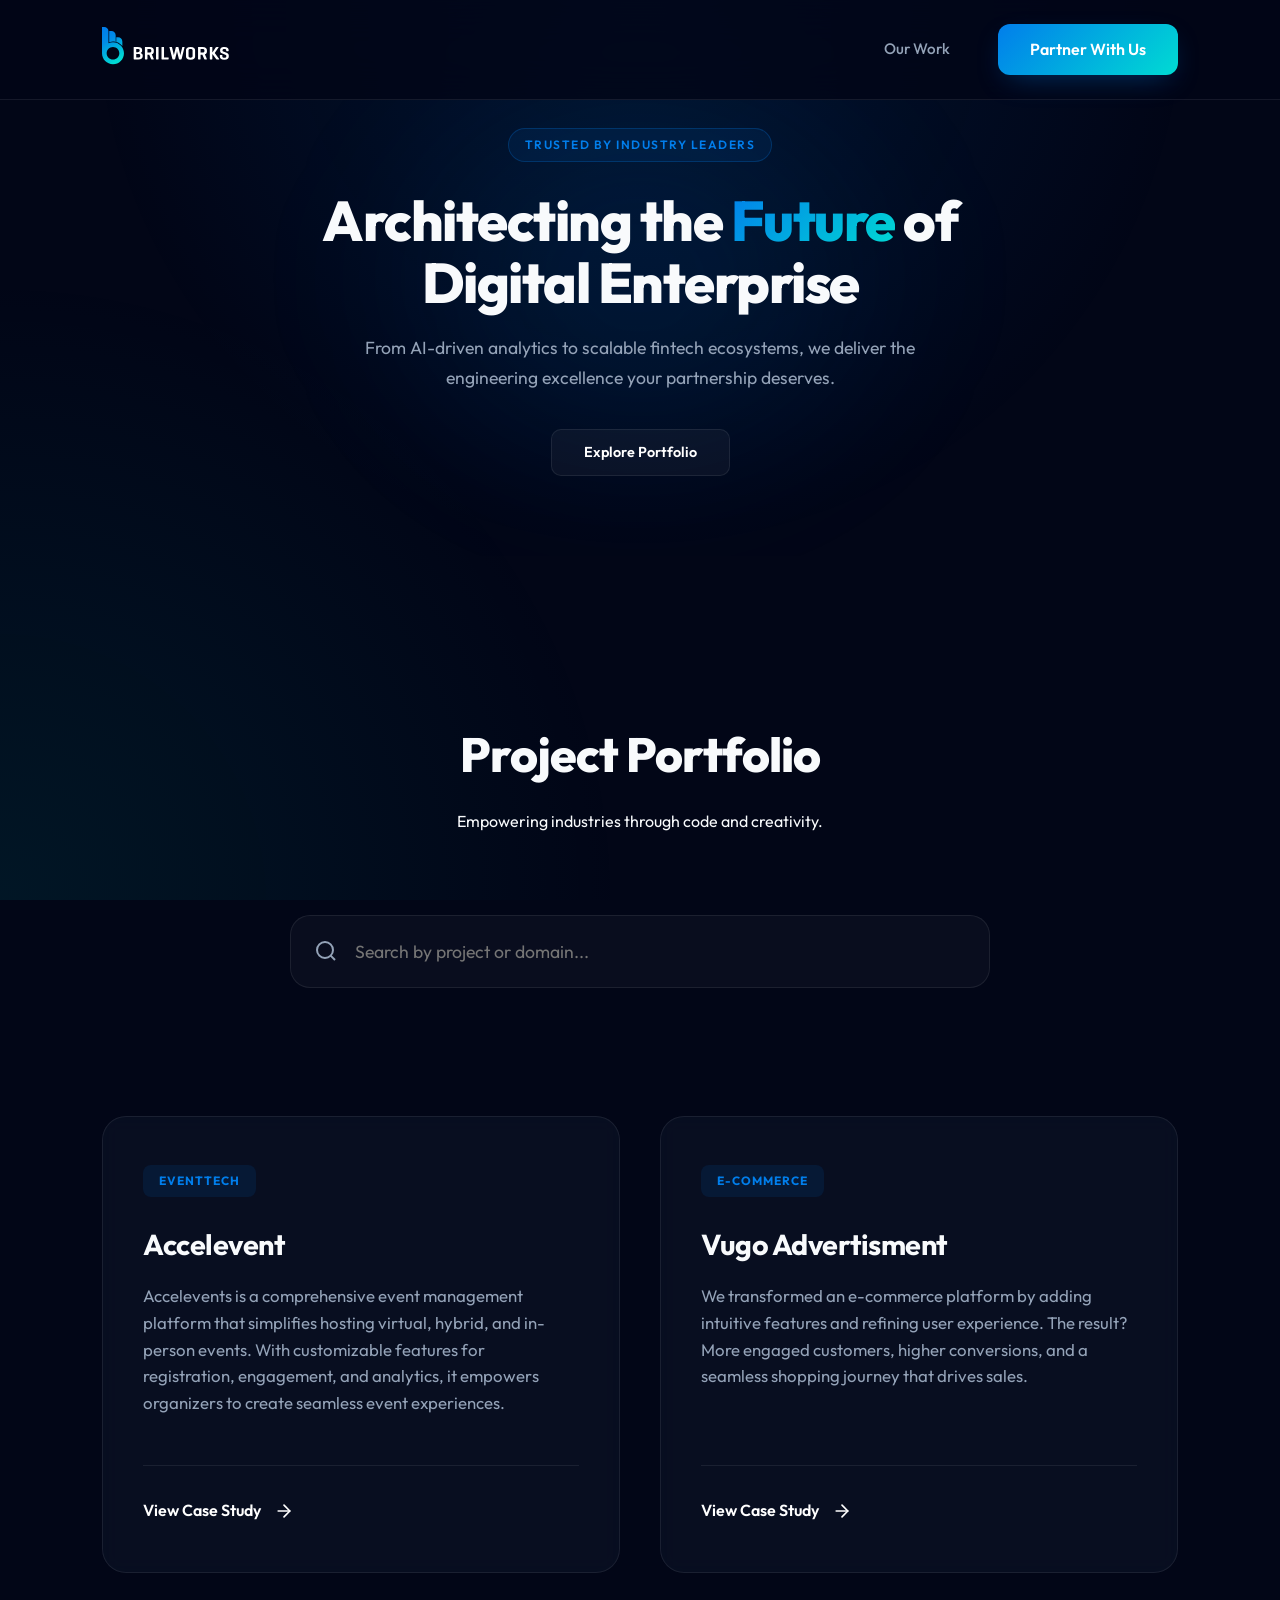
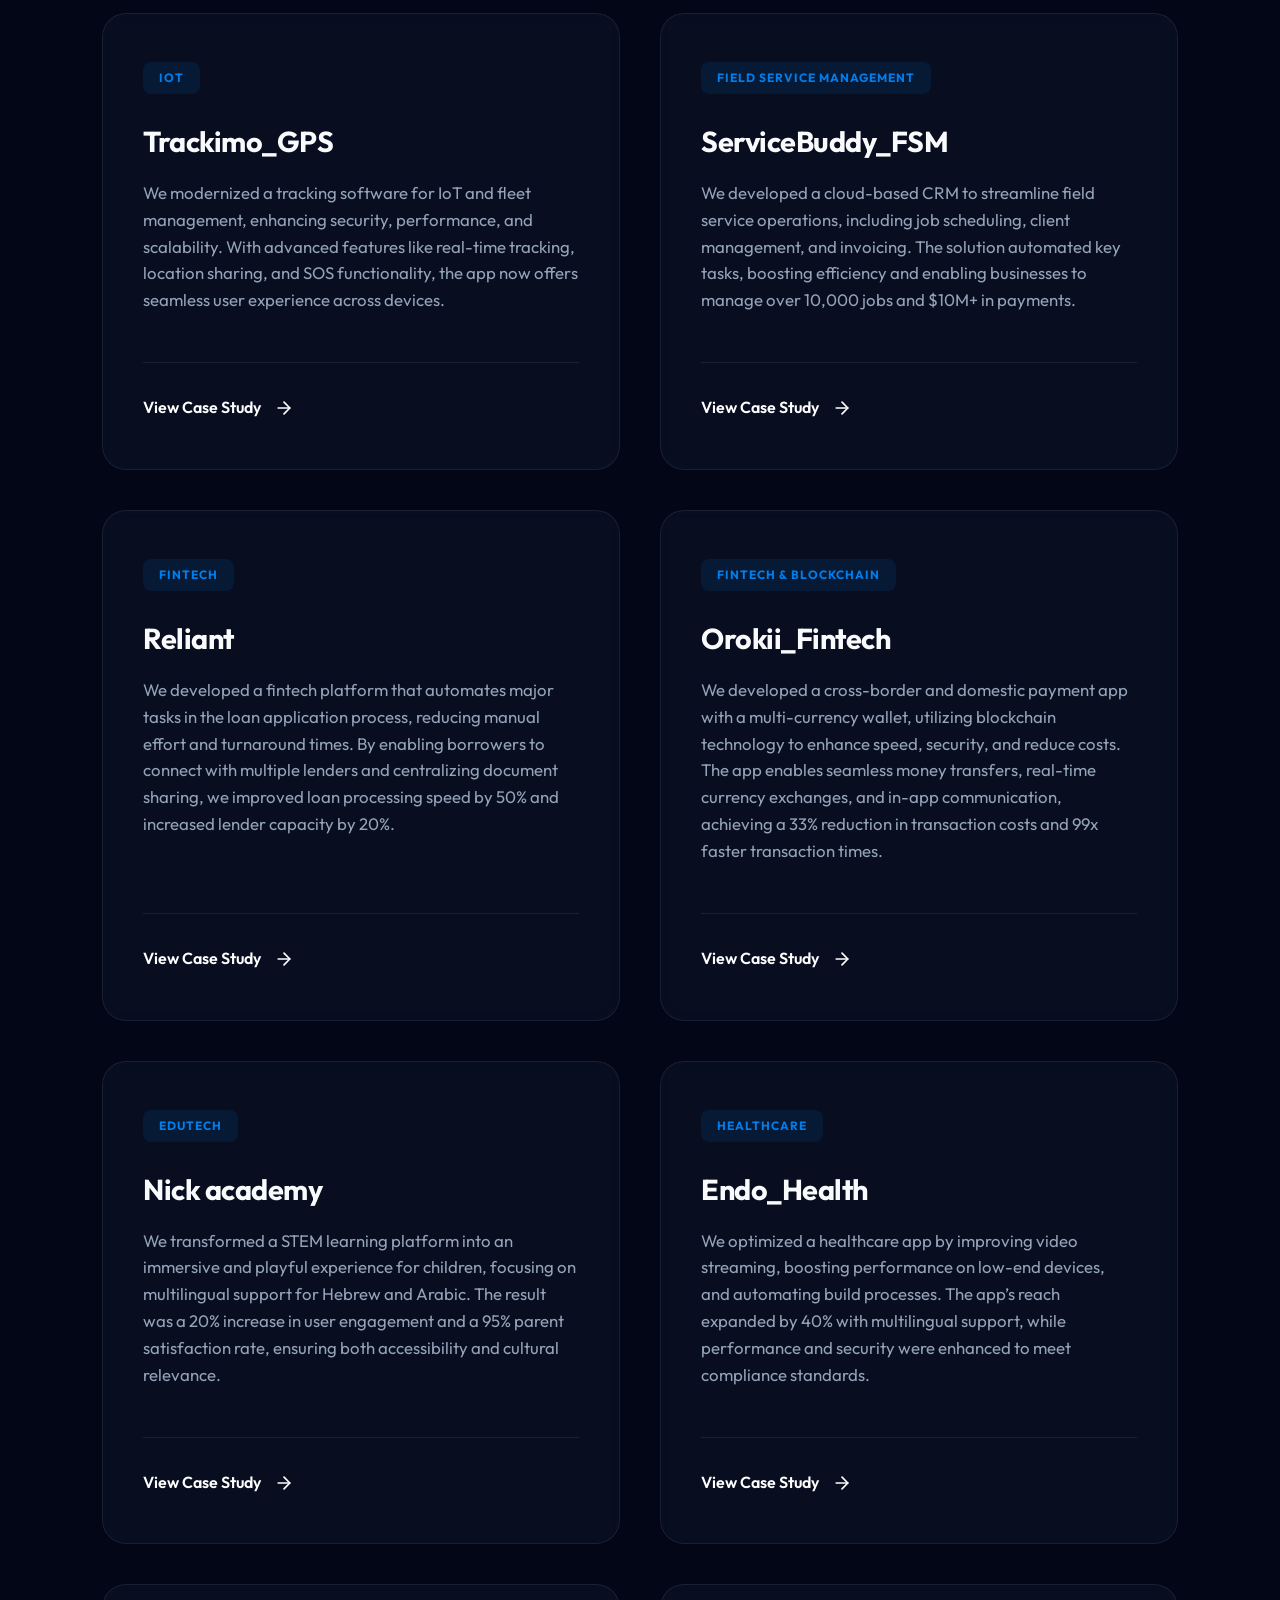
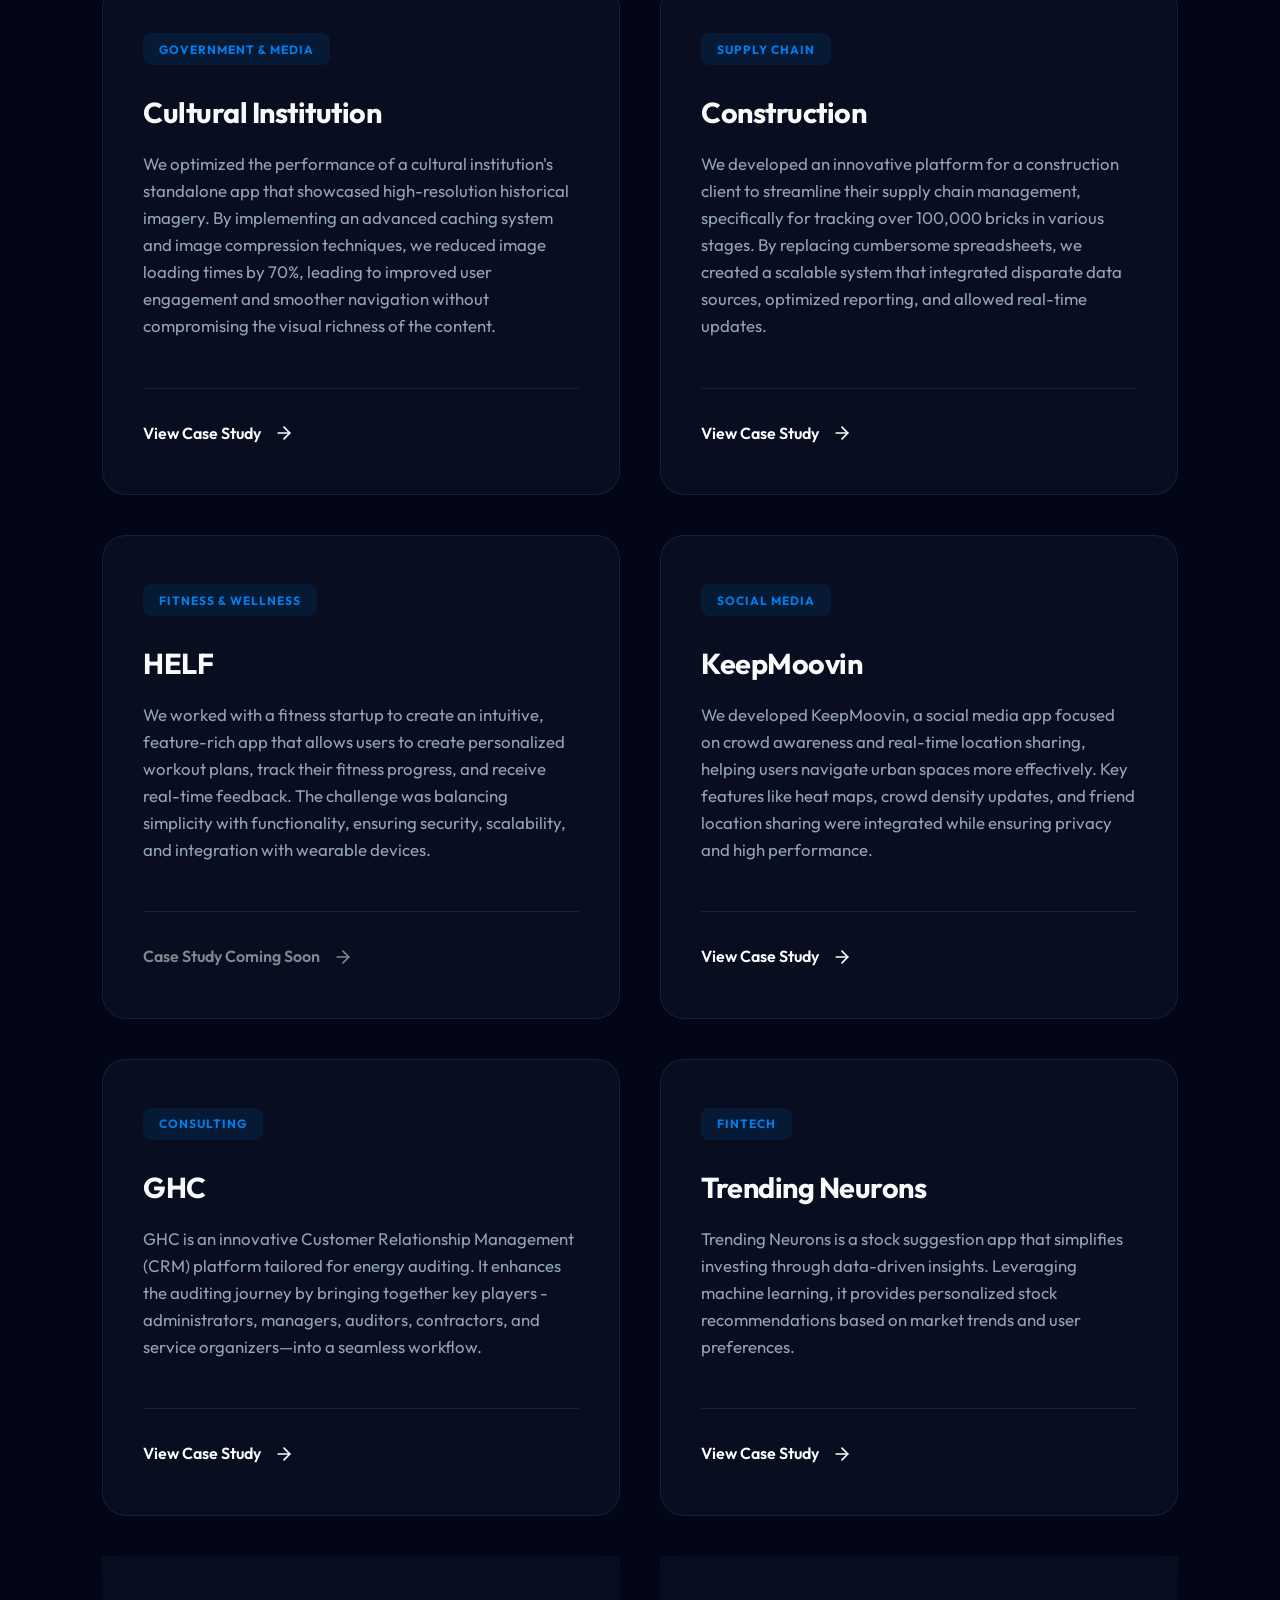
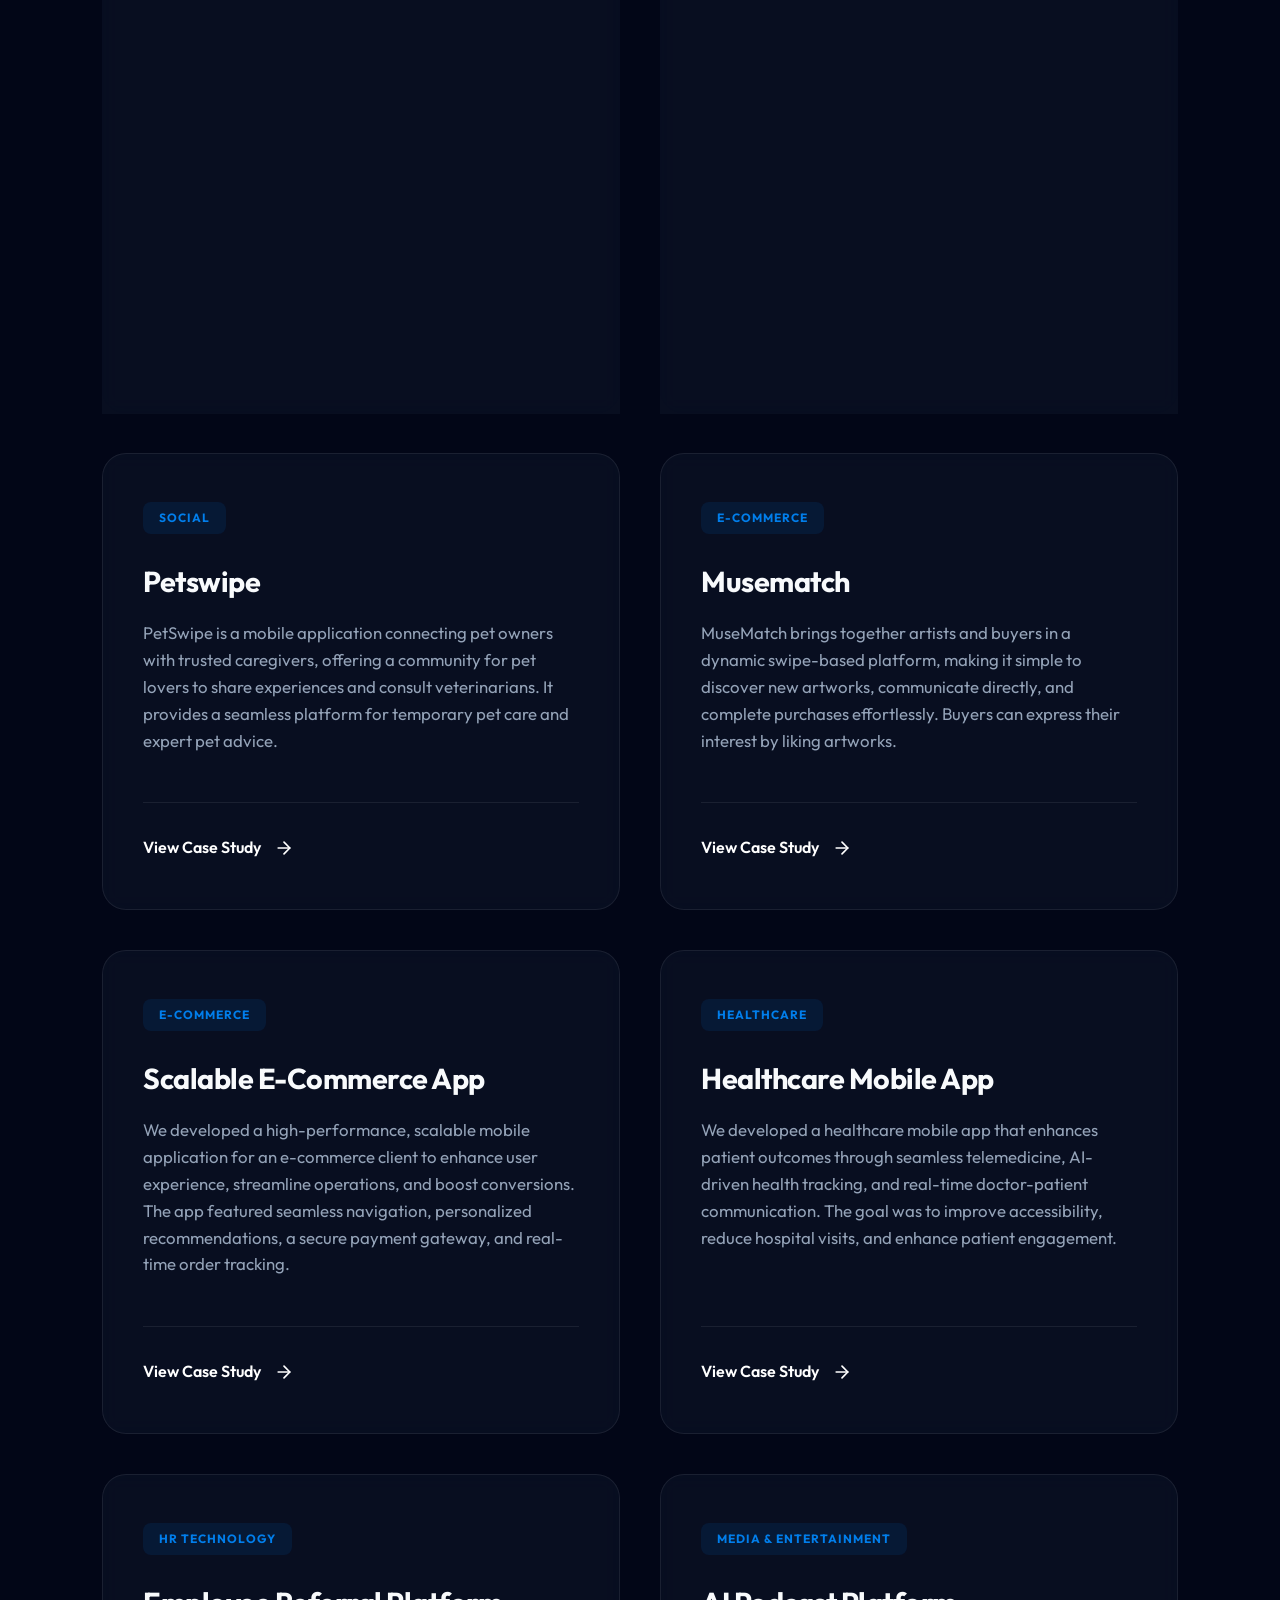
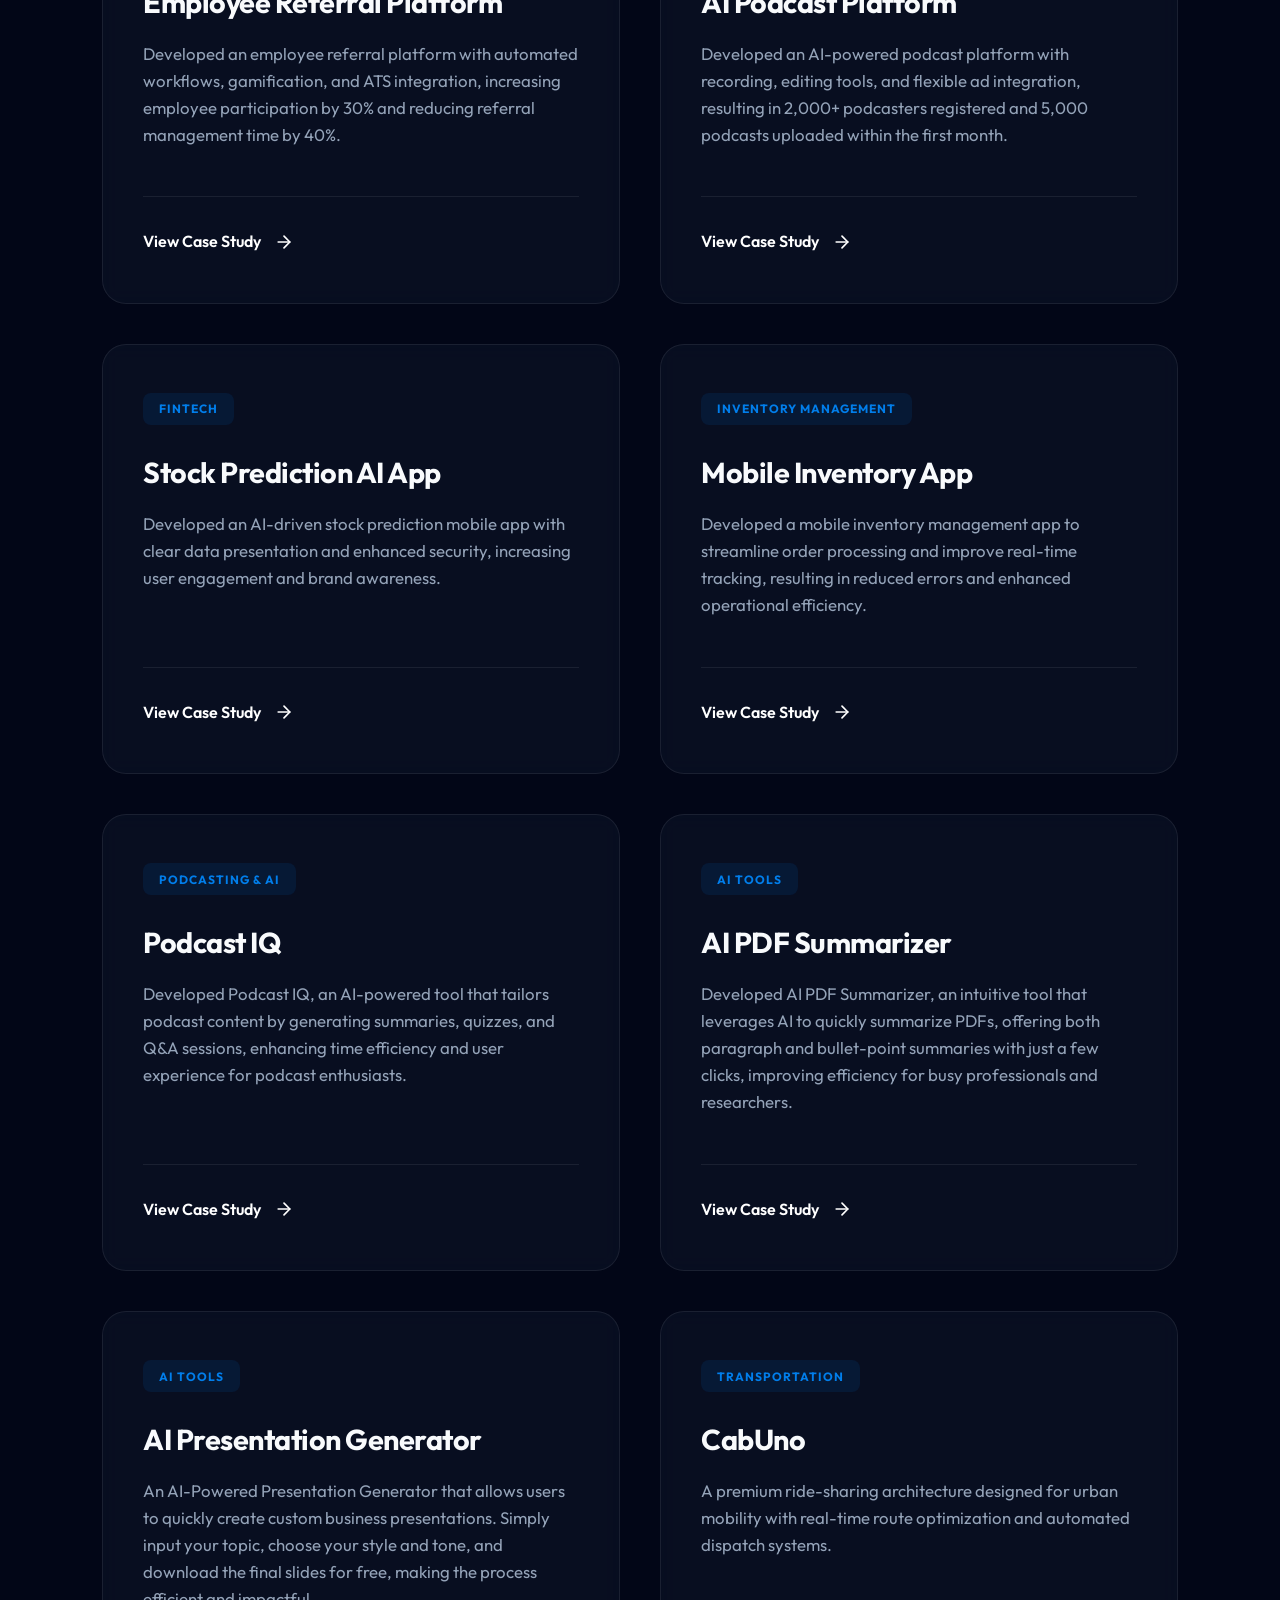
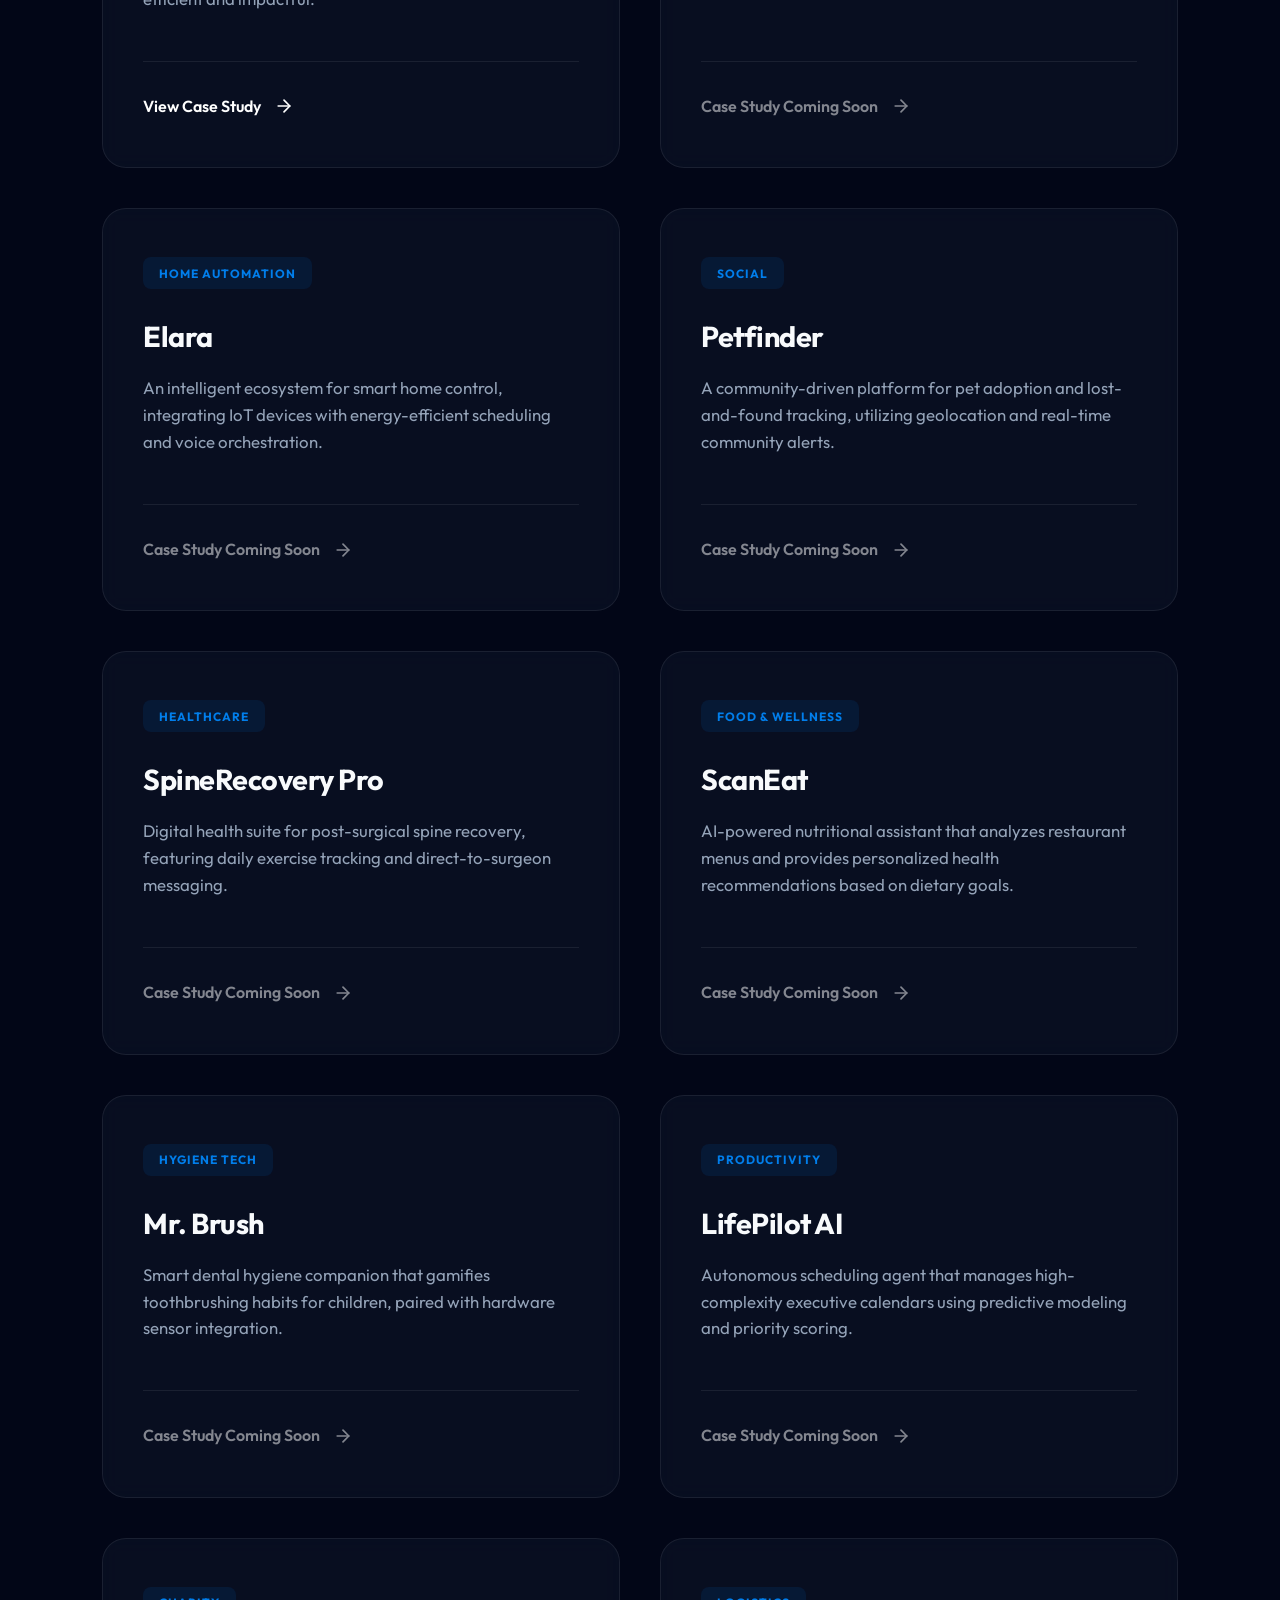
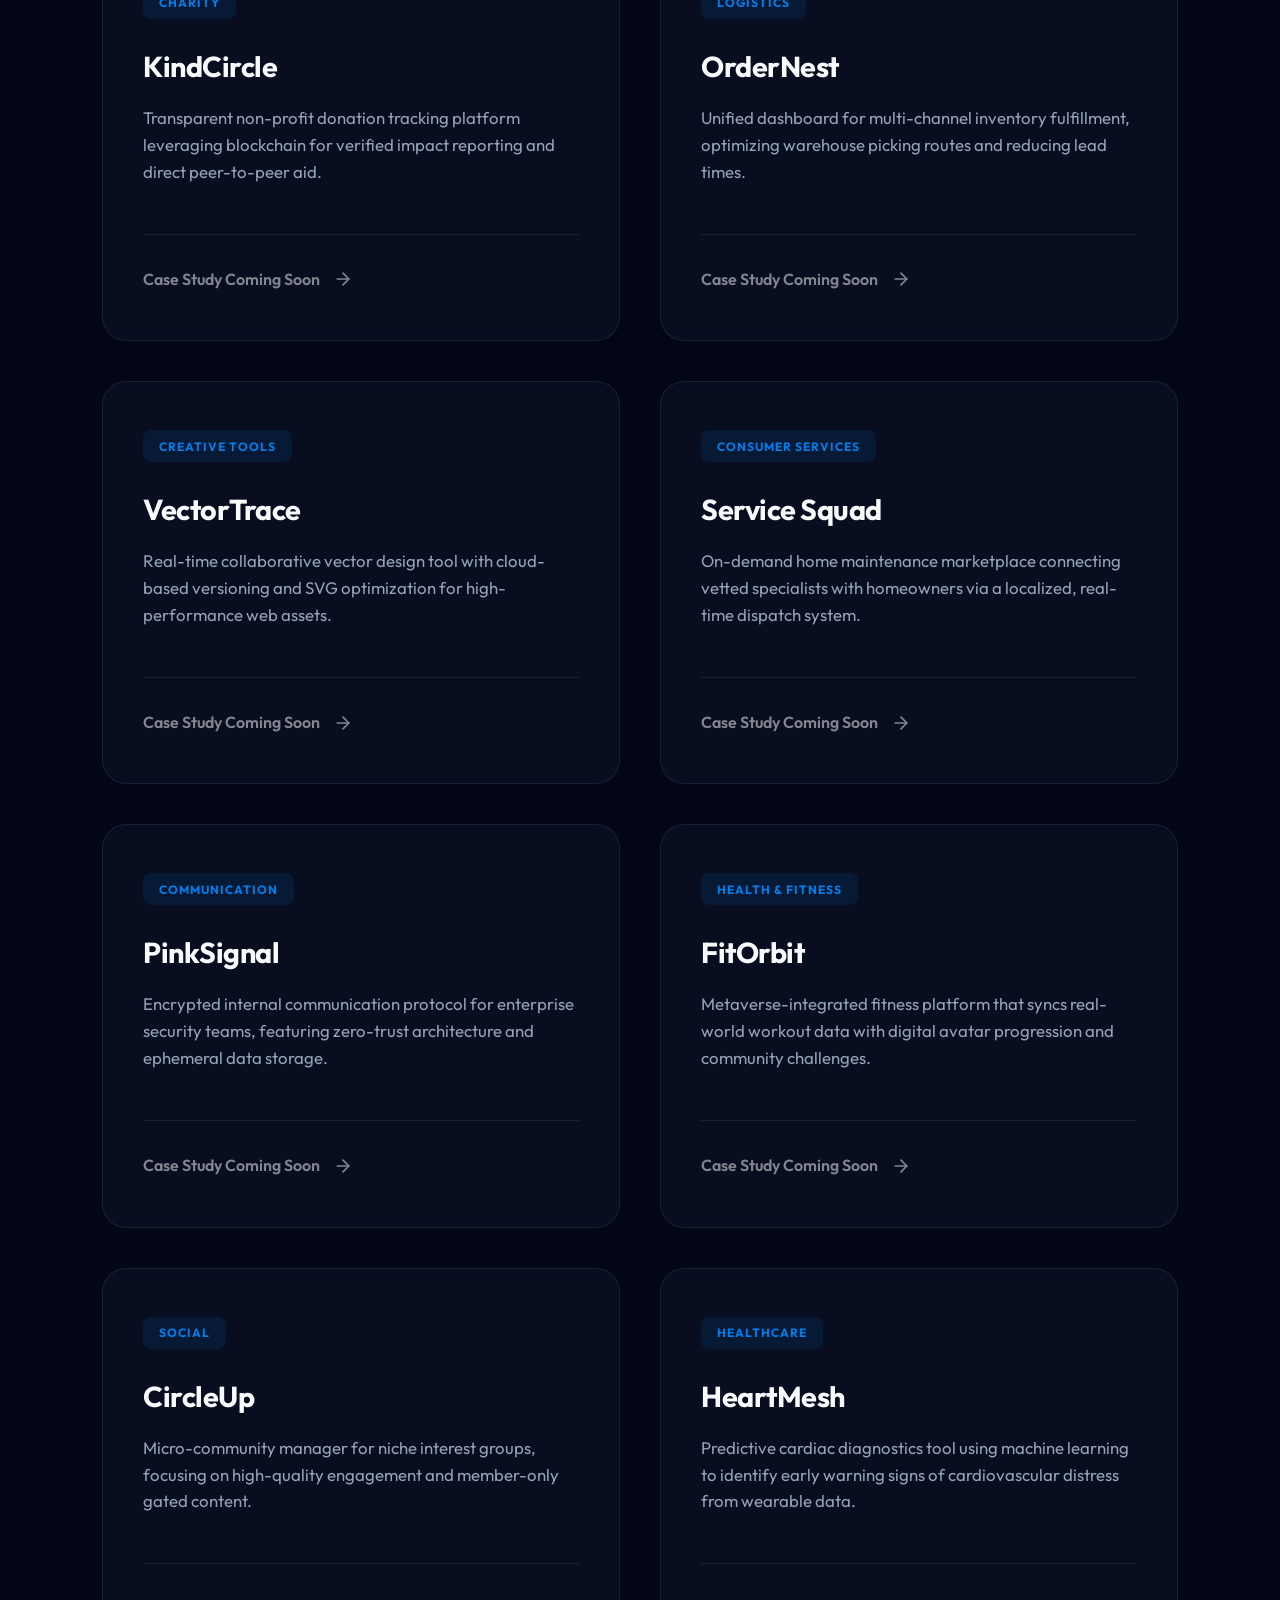
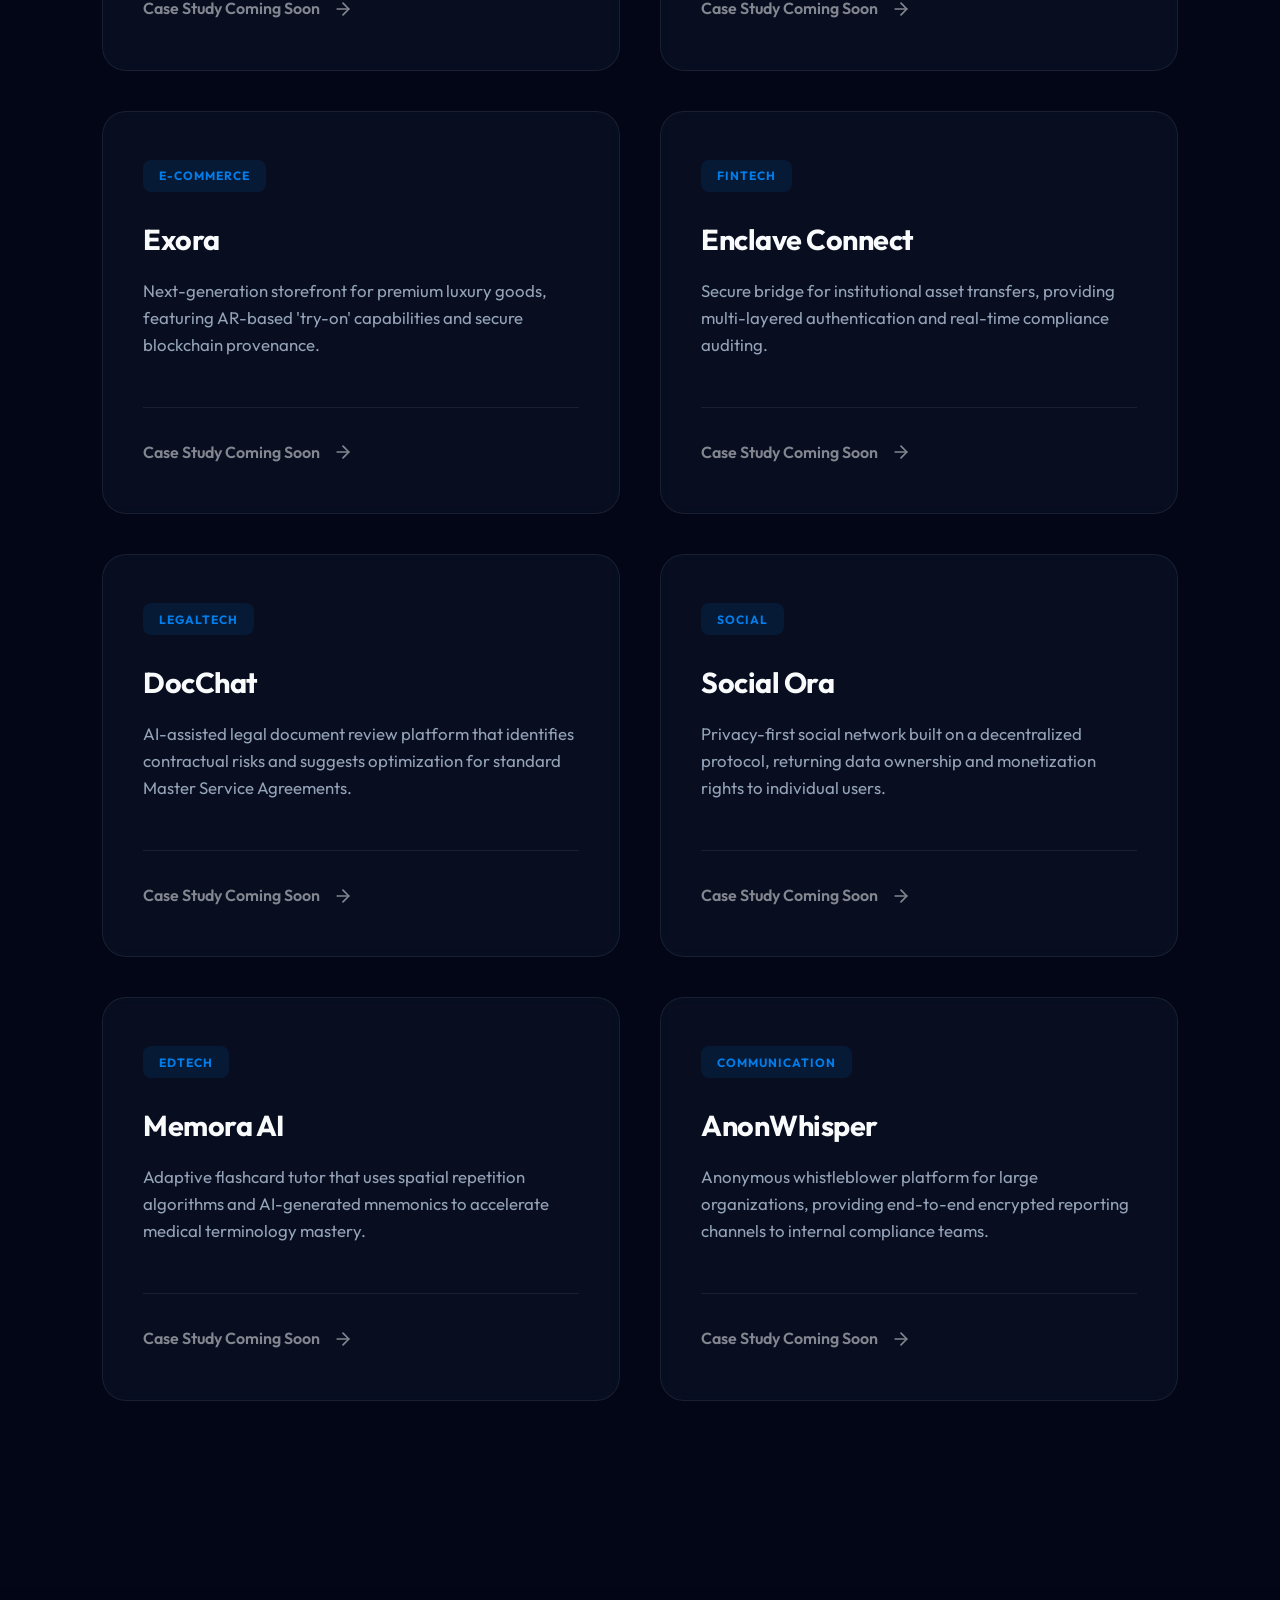
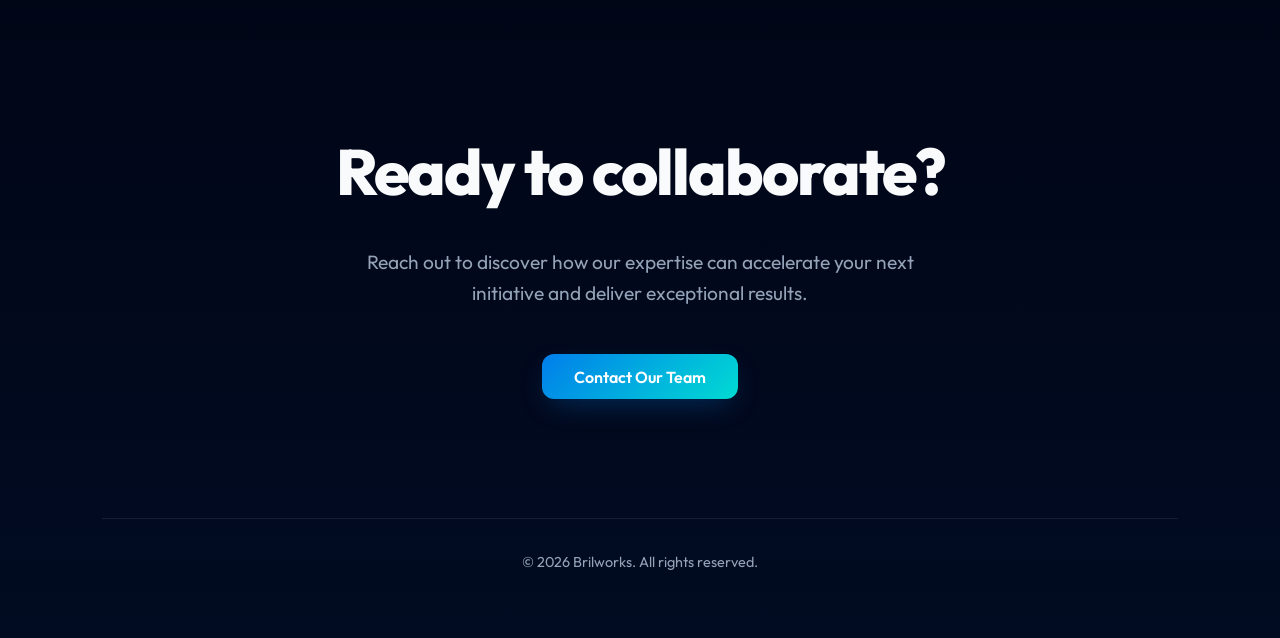
==== index.html @ 87045187 "feat: initial commit of premium partner portfolio site" ====
<!DOCTYPE html>
<html lang="en">
<head>
    <meta charset="UTF-8">
    <meta name="viewport" content="width=device-width, initial-scale=1.0">
    <title>Brilworks | Partner Portfolio</title>
    <meta name="description" content="Explore our extensive portfolio of tech projects across diverse domains. Partner with us for innovative digital solutions.">
    <link rel="stylesheet" href="css/style.css">
</head>
<body>
    <div class="bg-vignette"></div>
    <nav class="navbar">
        <div class="logo">
            <img src="logo-white.svg" alt="Brilworks" class="nav-logo">
        </div>
        <div class="nav-links">
            <a href="#portfolio" class="nav-item">Our Work</a>
            <a href="https://www.brilworks.com/contact-us/" target="_blank" class="btn-primary">Partner With Us</a>
        </div>
    </nav>

    <header class="hero">
        <div class="hero-content">
            <span class="badge">Trusted by Industry Leaders</span>
            <h1>Architecting the <span class="gradient-text">Future</span> of Digital Enterprise</h1>
            <p>From AI-driven analytics to scalable fintech ecosystems, we deliver the engineering excellence your partnership deserves.</p>
            <div class="hero-actions">
                <a href="#portfolio" class="btn-secondary">Explore Portfolio</a>
            </div>
        </div>
        <div class="hero-glow"></div>
    </header>

    <main id="portfolio" class="portfolio-section">
        <div class="section-header">
            <h2>Project Portfolio</h2>
            <p>Empowering industries through code and creativity.</p>
        </div>
        
        <div class="controls">
            <div class="search-box">
                <svg viewBox="0 0 24 24" fill="none" stroke="currentColor" stroke-width="2"><circle cx="11" cy="11" r="8"></circle><line x1="21" y1="21" x2="16.65" y2="16.65"></line></svg>
                <input type="text" id="search-input" placeholder="Search by project or domain...">
            </div>
        </div>

        <div class="grid" id="portfolio-grid">
            <!-- Project cards injected by JS -->
        </div>
    </main>

    <footer id="contact">
        <div class="footer-content">
            <h2>Ready to collaborate?</h2>
            <p>Reach out to discover how our expertise can accelerate your next initiative and deliver exceptional results.</p>
            <a href="https://www.brilworks.com/contact-us/" target="_blank" class="btn-primary btn-large">Contact Our Team</a>
        </div>
        <div class="footer-bottom">
            <p>&copy; 2026 Brilworks. All rights reserved.</p>
        </div>
    </footer>

    <script src="js/data.js"></script>
    <script src="js/script.js"></script>
</body>
</html>
---- css/style.css ----
@import url('https://fonts.googleapis.com/css2?family=Outfit:wght@300;400;500;600;700;800&display=swap');

:root {
    --bg-dark: #020617;
    --bg-card: rgba(15, 23, 42, 0.5);
    --border-color: rgba(255, 255, 255, 0.08);
    --accent: #017eeb;
    --accent-glow: rgba(1, 126, 235, 0.4);
    --text-white: #f8fafc;
    --text-gray: #94a3b8;
    --gradient-primary: linear-gradient(135deg, #017eeb, #00dbd3);
}

* {
    margin: 0;
    padding: 0;
    box-sizing: border-box;
}

body {
    font-family: 'Outfit', sans-serif;
    background-color: var(--bg-dark);
    color: var(--text-white);
    line-height: 1.6;
    overflow-x: hidden;
    scroll-behavior: smooth;
    -webkit-font-smoothing: antialiased;
}

/* Background Effects */
.bg-vignette {
    position: fixed;
    inset: 0;
    background: radial-gradient(circle at 50% 0%, rgba(1, 126, 235, 0.12) 0%, transparent 50%),
                radial-gradient(circle at 0% 100%, rgba(0, 219, 211, 0.08) 0%, transparent 40%);
    pointer-events: none;
    z-index: -1;
}

/* Navbar Enhancement */
.navbar {
    display: flex;
    justify-content: space-between;
    align-items: center;
    padding: 1.5rem 8%;
    position: fixed;
    width: 100%;
    top: 0;
    z-index: 1000;
    backdrop-filter: blur(20px);
    -webkit-backdrop-filter: blur(20px);
    border-bottom: 1px solid var(--border-color);
    background: rgba(2, 6, 23, 0.8);
}

.nav-logo {
    height: 38px;
    width: auto;
}

.nav-links {
    display: flex;
    align-items: center;
    gap: 3rem;
}

.nav-item {
    color: var(--text-gray);
    text-decoration: none;
    font-weight: 500;
    font-size: 0.95rem;
    transition: all 0.3s ease;
}

.nav-item:hover {
    color: white;
}

.btn-primary {
    background: var(--gradient-primary);
    padding: 0.8rem 2rem;
    border-radius: 12px;
    font-weight: 600;
    color: white !important;
    text-decoration: none;
    box-shadow: 0 10px 30px -10px var(--accent-glow);
    transition: all 0.3s cubic-bezier(0.4, 0, 0.2, 1);
}

.btn-primary:hover {
    transform: translateY(-3px) scale(1.02);
    box-shadow: 0 15px 40px -10px var(--accent-glow);
}

/* Hero Section */
.hero {
    min-height: 60vh;
    display: flex;
    align-items: center;
    justify-content: center;
    padding: 8rem 8% 5rem;
    text-align: center;
    position: relative;
    overflow: hidden;
}

.hero-content {
    max-width: 760px;
    z-index: 10;
}

.badge {
    background: rgba(1, 126, 235, 0.08);
    border: 1px solid rgba(1, 126, 235, 0.25);
    padding: 0.4rem 1rem;
    border-radius: 100px;
    font-size: 0.75rem;
    font-weight: 600;
    color: var(--accent);
    margin-bottom: 1.75rem;
    display: inline-block;
    letter-spacing: 1.5px;
    text-transform: uppercase;
}

.hero h1 {
    font-size: 3.5rem;
    font-weight: 800;
    line-height: 1.1;
    margin-bottom: 1.25rem;
    letter-spacing: -1.5px;
}

.gradient-text {
    background: var(--gradient-primary);
    -webkit-background-clip: text;
    -webkit-text-fill-color: transparent;
}

.hero p {
    font-size: 1.1rem;
    color: var(--text-gray);
    max-width: 560px;
    margin: 0 auto 2.25rem;
    font-weight: 400;
    line-height: 1.7;
}

.hero-actions {
    display: flex;
    justify-content: center;
    gap: 1rem;
}

.btn-secondary {
    background: rgba(255, 255, 255, 0.04);
    border: 1px solid var(--border-color);
    padding: 0.7rem 2rem;
    border-radius: 10px;
    color: white;
    text-decoration: none;
    font-weight: 600;
    font-size: 0.9rem;
    transition: all 0.3s ease;
}

.btn-secondary:hover {
    background: rgba(255, 255, 255, 0.08);
    border-color: rgba(255, 255, 255, 0.3);
}

.hero-glow {
    position: absolute;
    top: 50%;
    left: 50%;
    transform: translate(-50%, -50%);
    width: 50vw;
    height: 40vw;
    background: radial-gradient(ellipse, rgba(1, 126, 235, 0.12) 0%, transparent 70%);
    filter: blur(60px);
    z-index: 1;
}

/* Controls & Search */
.portfolio-section {
    padding: 10rem 8%;
}

.section-header {
    text-align: center;
    margin-bottom: 5rem;
}

.section-header h2 {
    font-size: 3rem;
    font-weight: 800;
    margin-bottom: 1rem;
    letter-spacing: -1px;
}

.controls {
    margin-bottom: 8rem;
    display: flex;
    justify-content: center;
}

.search-box {
    width: 100%;
    max-width: 700px;
    position: relative;
}

.search-box input {
    width: 100%;
    background: rgba(255, 255, 255, 0.03);
    border: 1px solid var(--border-color);
    padding: 1.5rem 2rem 1.5rem 4rem;
    border-radius: 20px;
    color: white;
    font-family: inherit;
    font-size: 1.1rem;
    outline: none;
    transition: all 0.4s cubic-bezier(0.23, 1, 0.32, 1);
}

.search-box input:focus {
    background: rgba(255, 255, 255, 0.05);
    border-color: var(--accent);
    box-shadow: 0 0 40px rgba(1, 126, 235, 0.1);
    transform: translateY(-2px);
}

.search-box svg {
    position: absolute;
    left: 1.5rem;
    top: 50%;
    transform: translateY(-50%);
    width: 24px;
    height: 24px;
    color: var(--text-gray);
    pointer-events: none;
}

/* Projects Grid Enhancement */
.grid {
    display: grid;
    grid-template-columns: repeat(auto-fill, minmax(380px, 1fr));
    gap: 2.5rem;
}

.card {
    background: var(--bg-card);
    border: 1px solid var(--border-color);
    border-radius: 24px;
    padding: 3rem 2.5rem;
    backdrop-filter: blur(10px);
    transition: all 0.5s cubic-bezier(0.23, 1, 0.32, 1);
    display: flex;
    flex-direction: column;
}

.card:hover {
    transform: translateY(-12px);
    border-color: rgba(255, 255, 255, 0.2);
    box-shadow: 0 30px 60px -12px rgba(0, 0, 0, 0.5);
    background: rgba(30, 41, 59, 0.4);
}

.card-domain {
    background: rgba(1, 126, 235, 0.1);
    color: var(--accent);
    padding: 0.4rem 1rem;
    border-radius: 8px;
    font-size: 0.75rem;
    font-weight: 700;
    width: fit-content;
    margin-bottom: 1.5rem;
    text-transform: uppercase;
    letter-spacing: 1px;
}

.card-title {
    font-size: 1.8rem;
    font-weight: 700;
    margin-bottom: 1rem;
    letter-spacing: -0.5px;
}

.card-desc {
    color: var(--text-gray);
    font-size: 1.05rem;
    margin-bottom: 3rem;
    flex-grow: 1;
}

.card-footer {
    padding-top: 2rem;
    border-top: 1px solid var(--border-color);
}

.view-btn {
    display: flex;
    align-items: center;
    gap: 0.8rem;
    color: white;
    text-decoration: none;
    font-weight: 600;
    font-size: 1rem;
    transition: all 0.3s ease;
}

.view-btn:hover {
    color: var(--accent);
    gap: 1.2rem;
}

.view-btn svg {
    width: 20px;
    height: 20px;
}

/* Footer Section */
footer {
    padding: 10rem 8% 4rem;
    background: linear-gradient(to top, rgba(1, 126, 235, 0.05), transparent);
    text-align: center;
}

.footer-content h2 {
    font-size: 4rem;
    font-weight: 800;
    margin-bottom: 1.5rem;
    letter-spacing: -2px;
}

.footer-content p {
    font-size: 1.2rem;
    color: var(--text-gray);
    margin-bottom: 3.5rem;
    max-width: 600px;
    margin-left: auto;
    margin-right: auto;
}

.footer-bottom {
    margin-top: 8rem;
    padding-top: 2rem;
    border-top: 1px solid var(--border-color);
    color: var(--text-gray);
    font-size: 0.9rem;
}

/* Responsive Scaling */
@media (max-width: 1024px) {
    .hero h1 { font-size: 2.75rem; }
    .grid { grid-template-columns: 1fr; }
}

@media (max-width: 768px) {
    .hero { min-height: auto; padding: 7rem 6% 4rem; }
    .hero h1 { font-size: 2.25rem; letter-spacing: -1px; }
    .hero p { font-size: 1rem; }
    .nav-links { display: none; }
    .footer-content h2 { font-size: 2.5rem; }
}
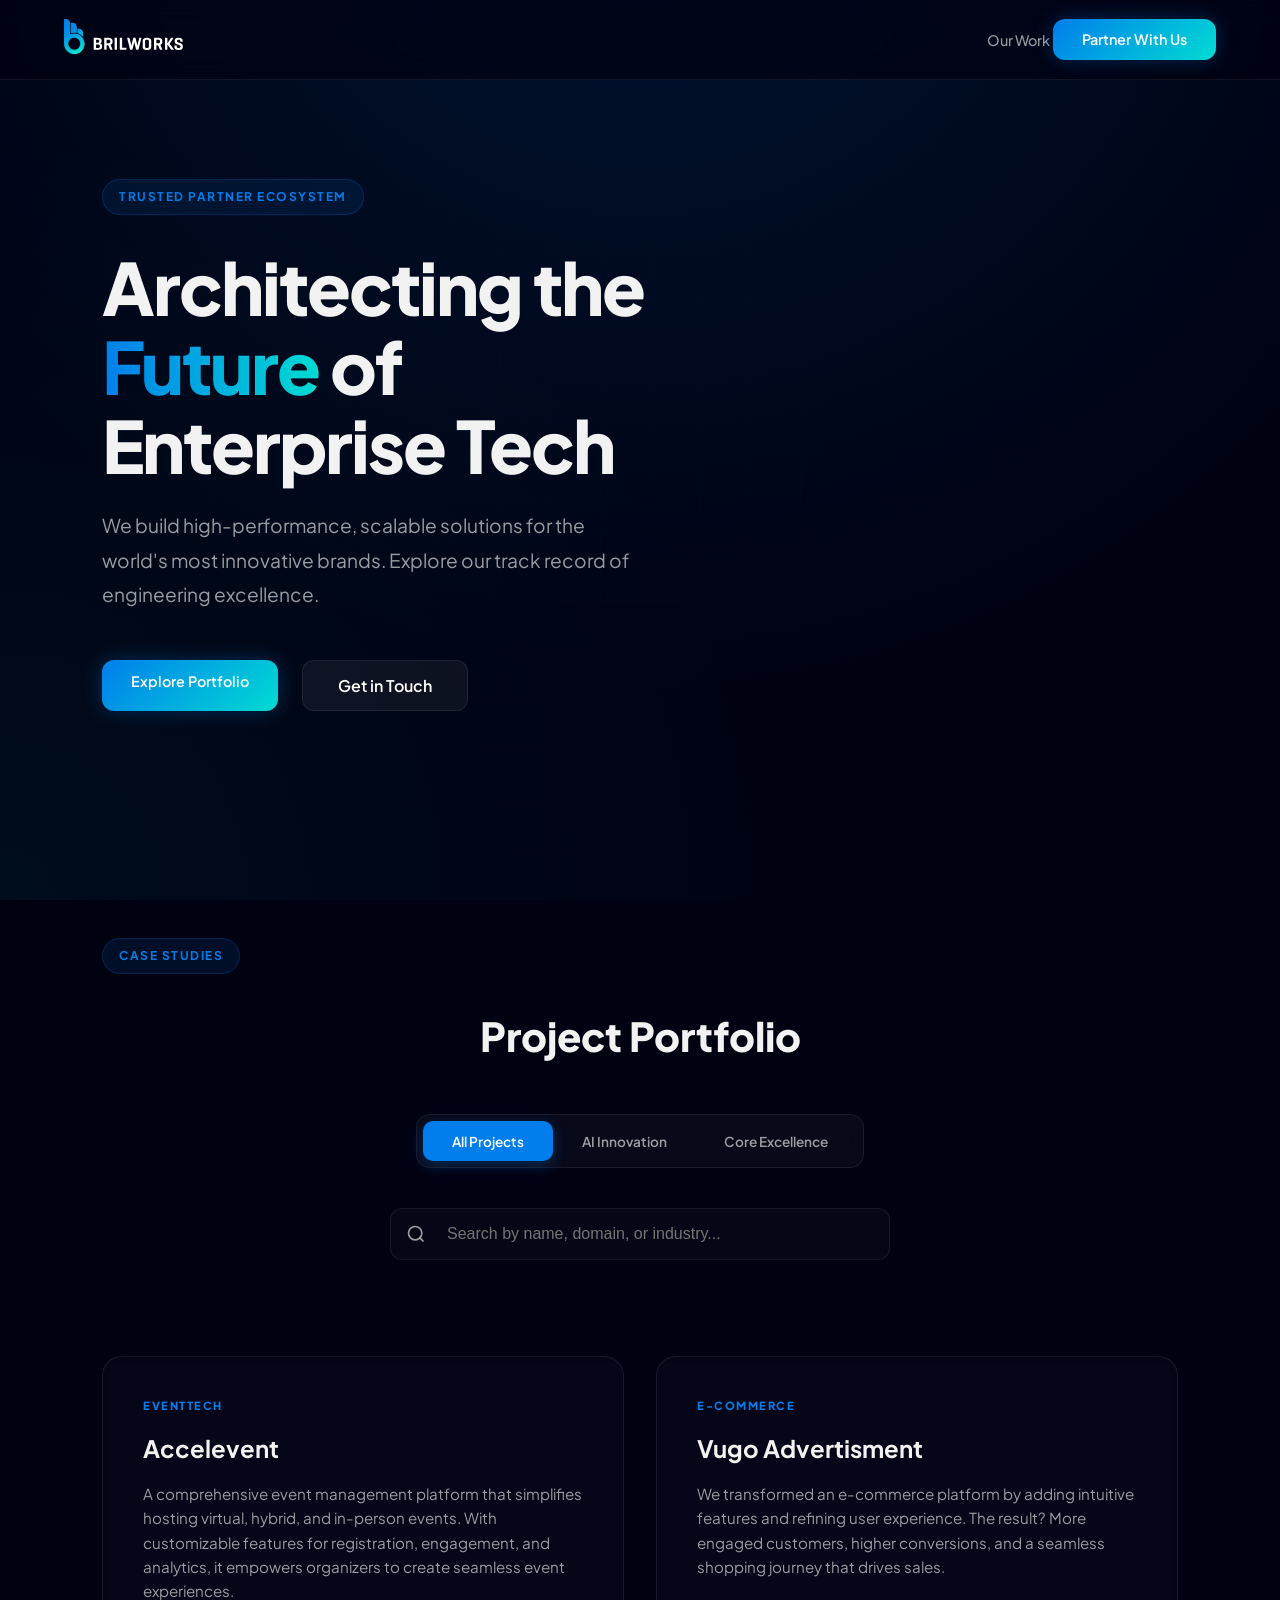
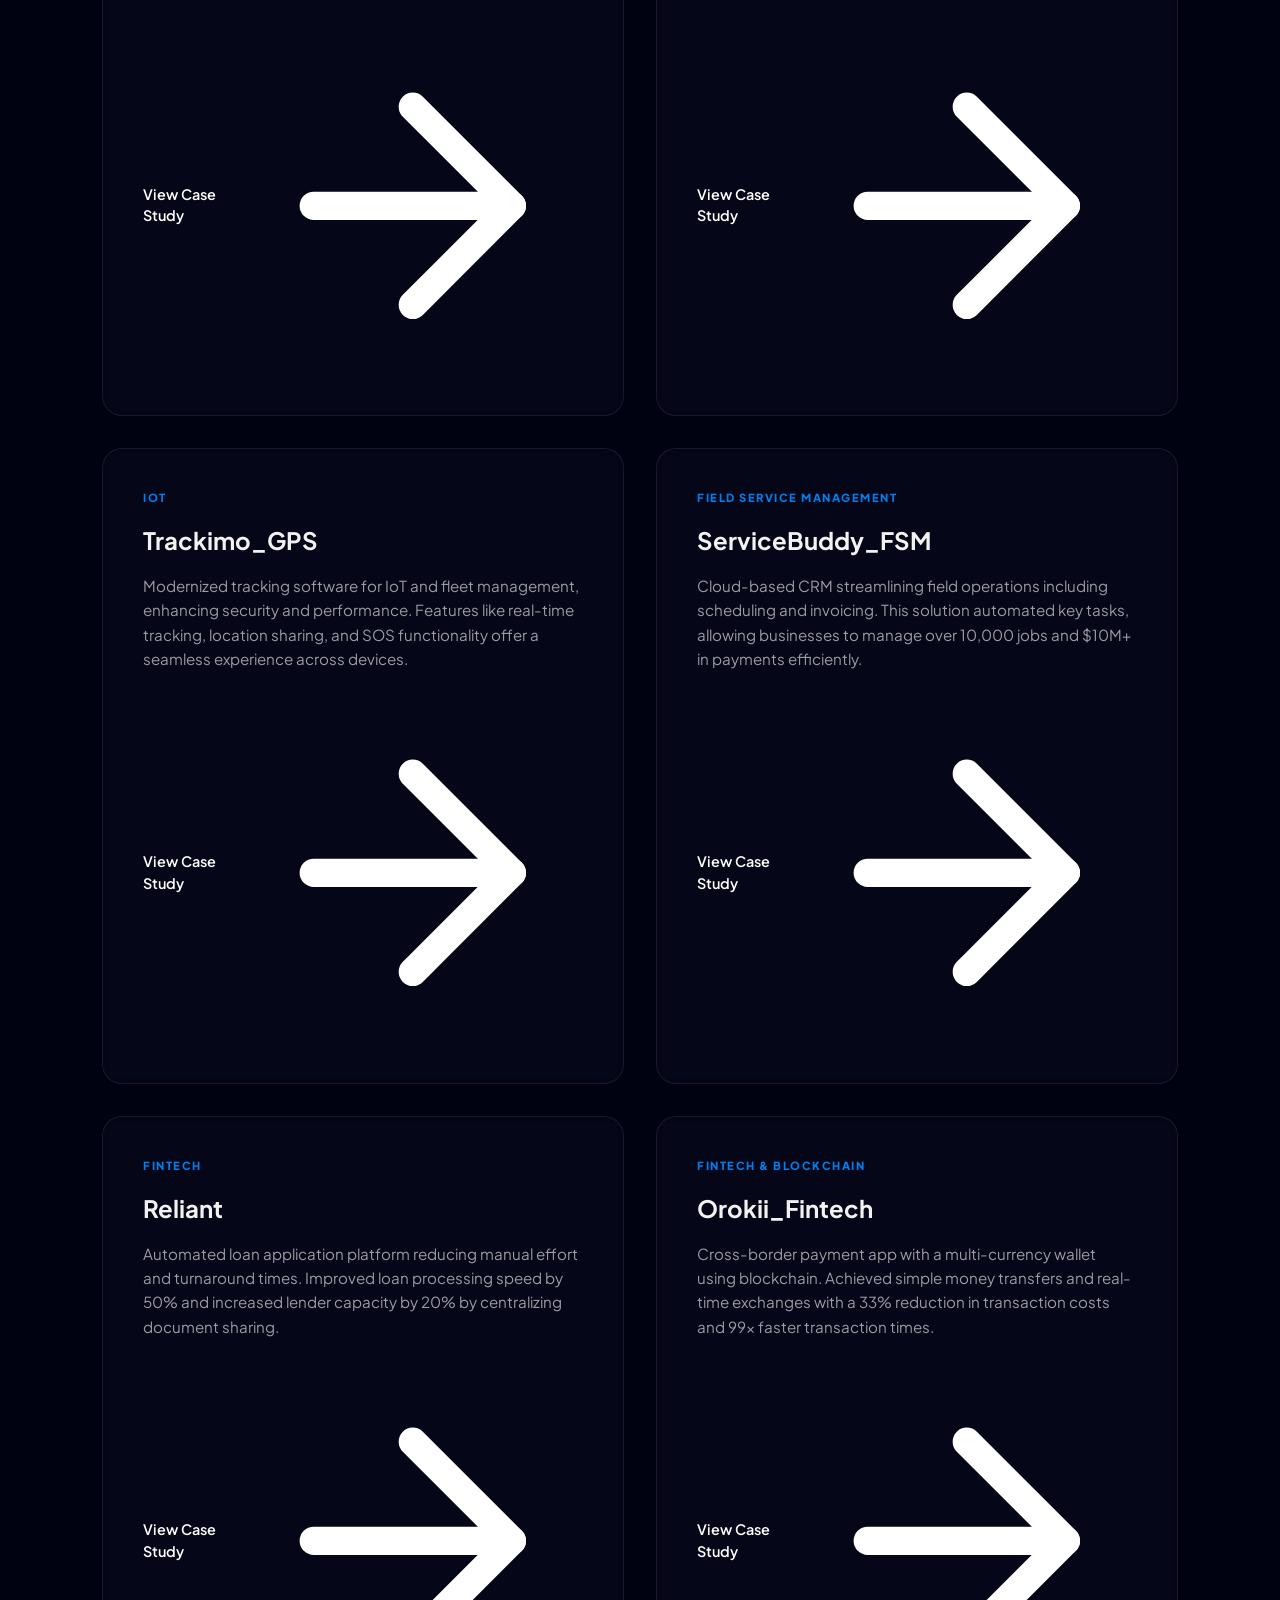
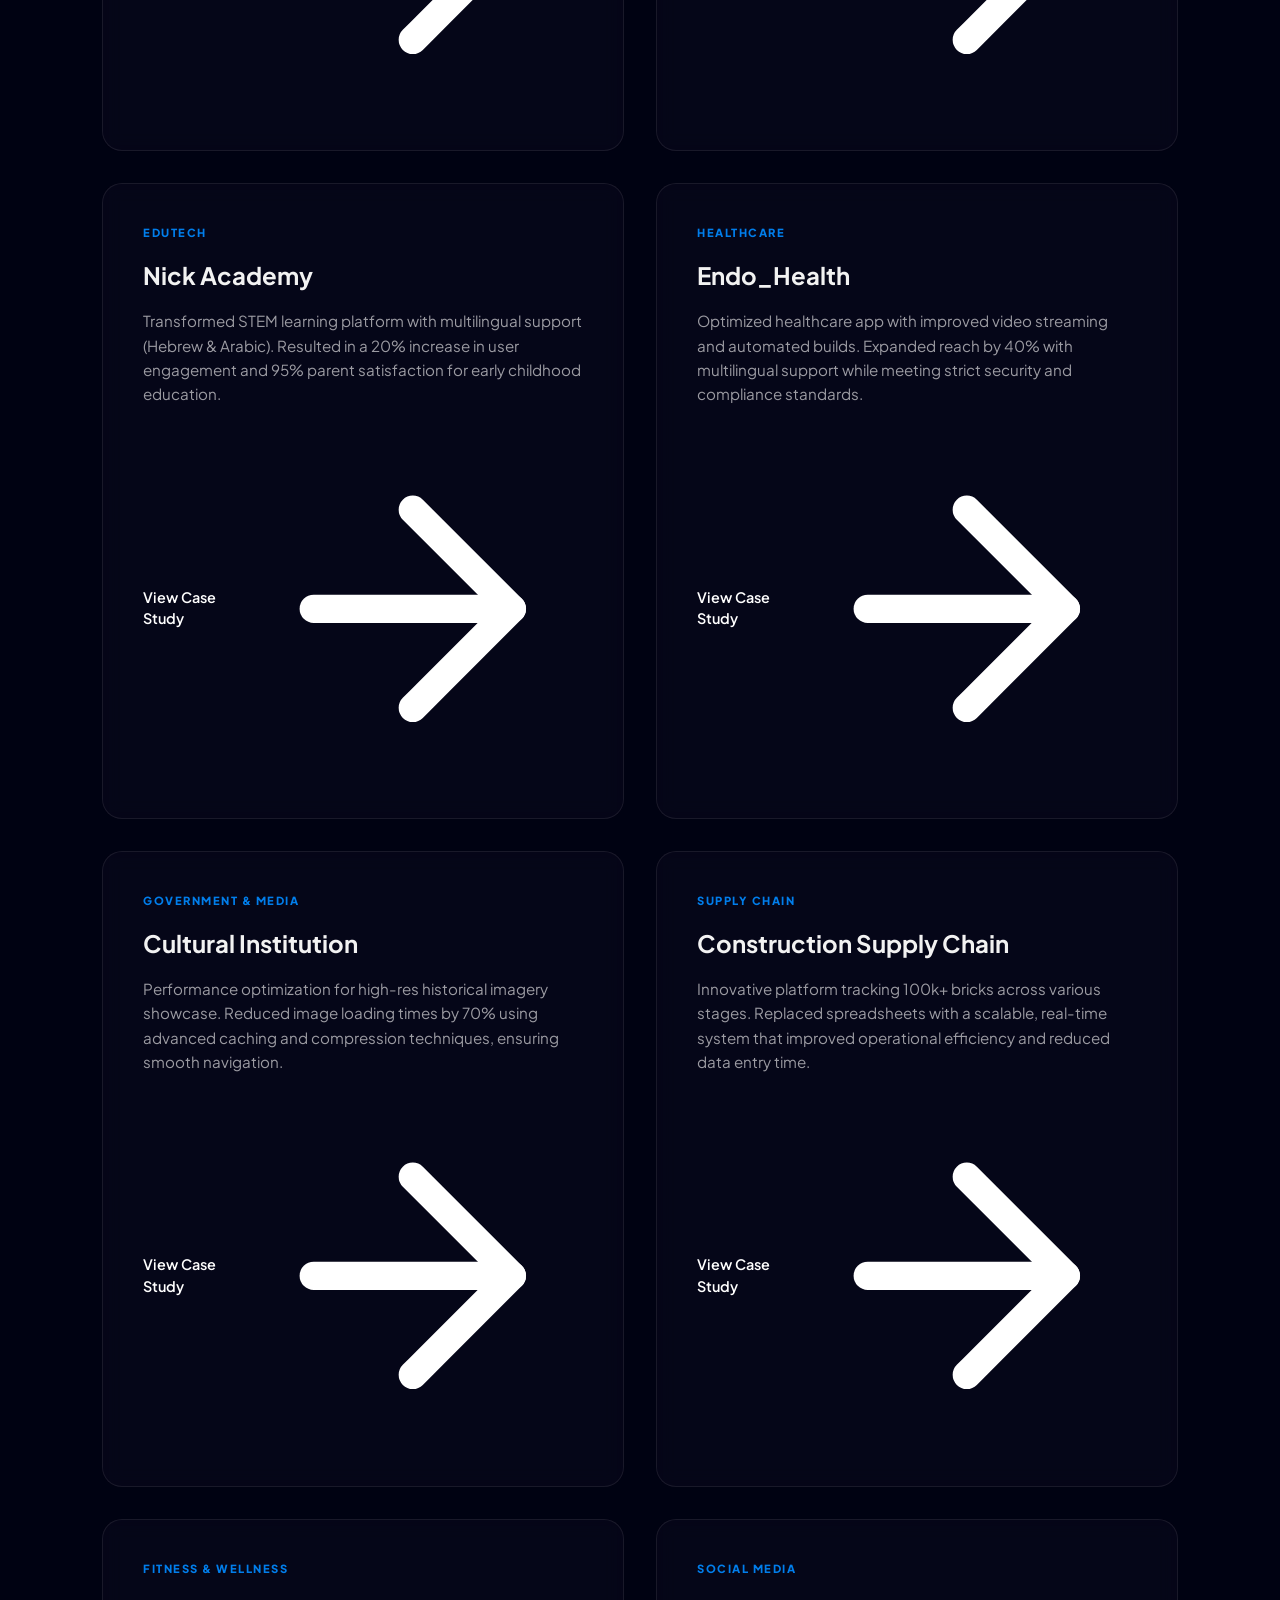
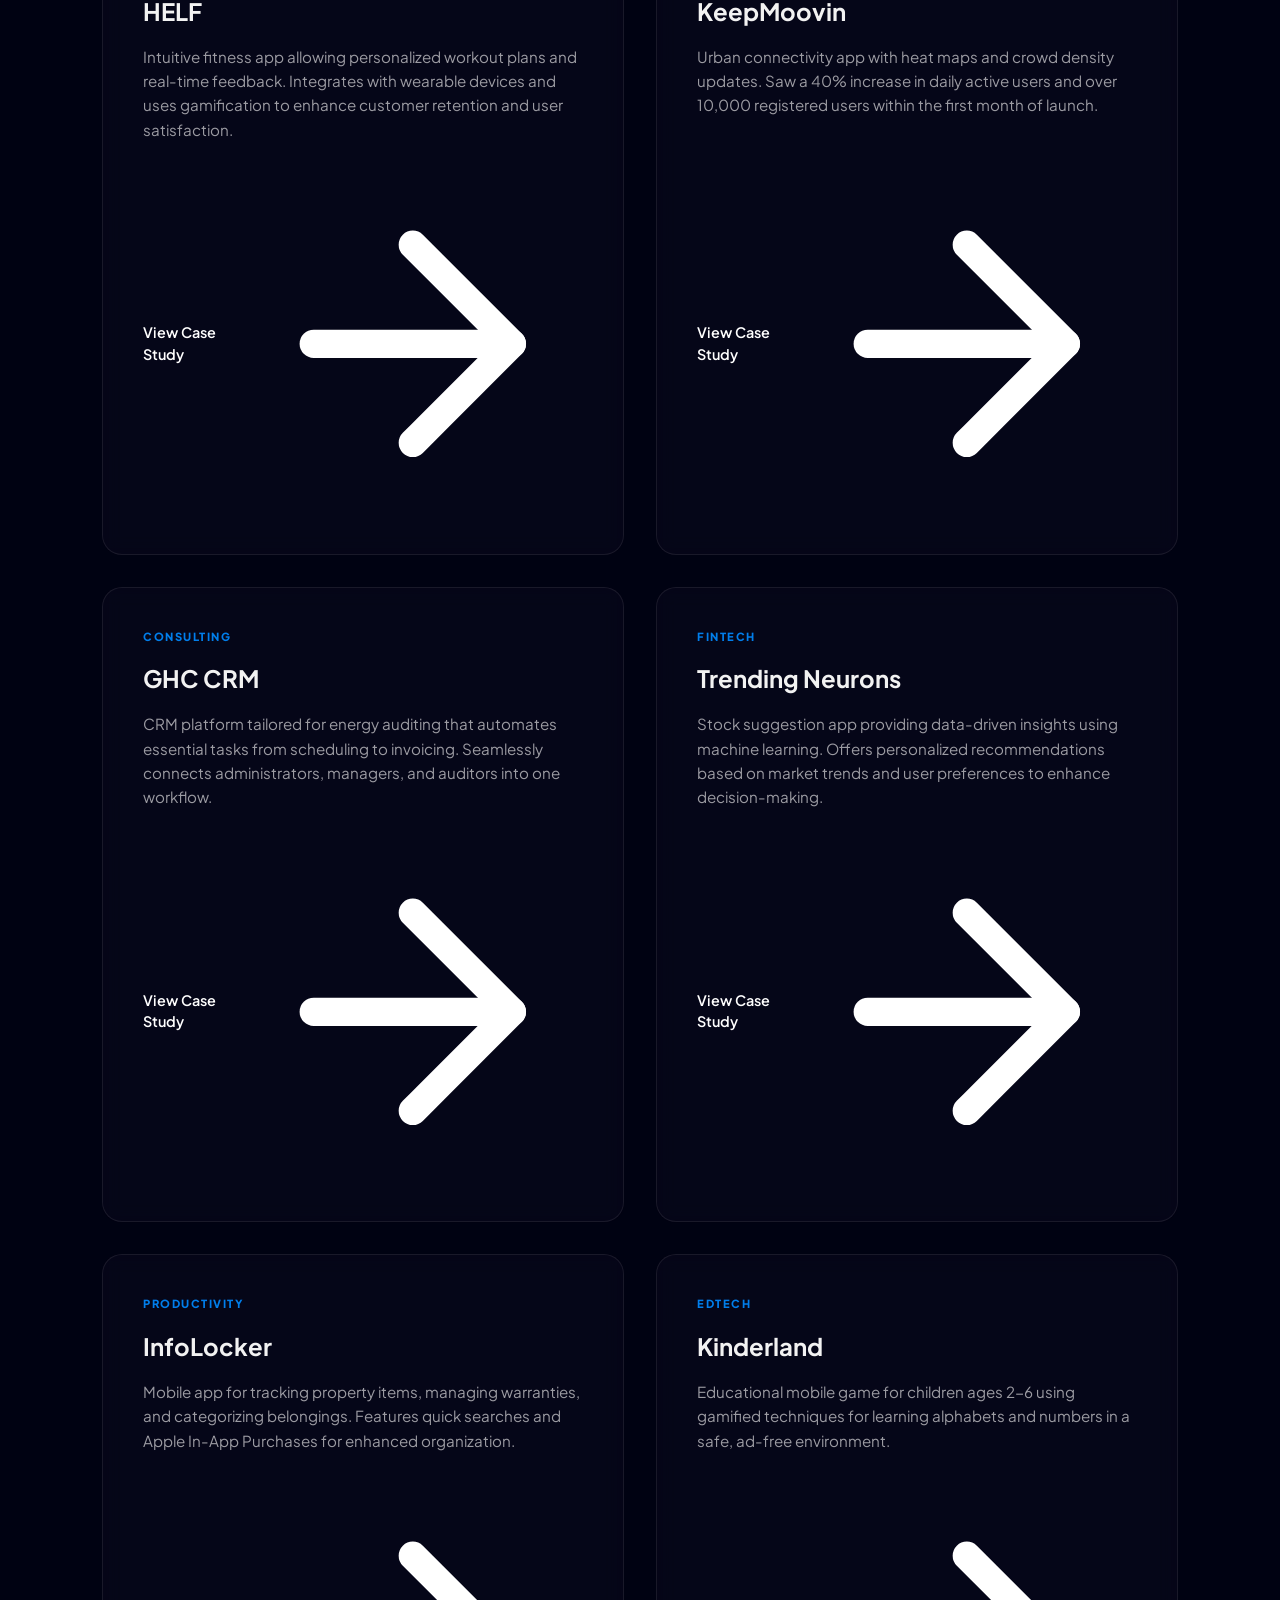
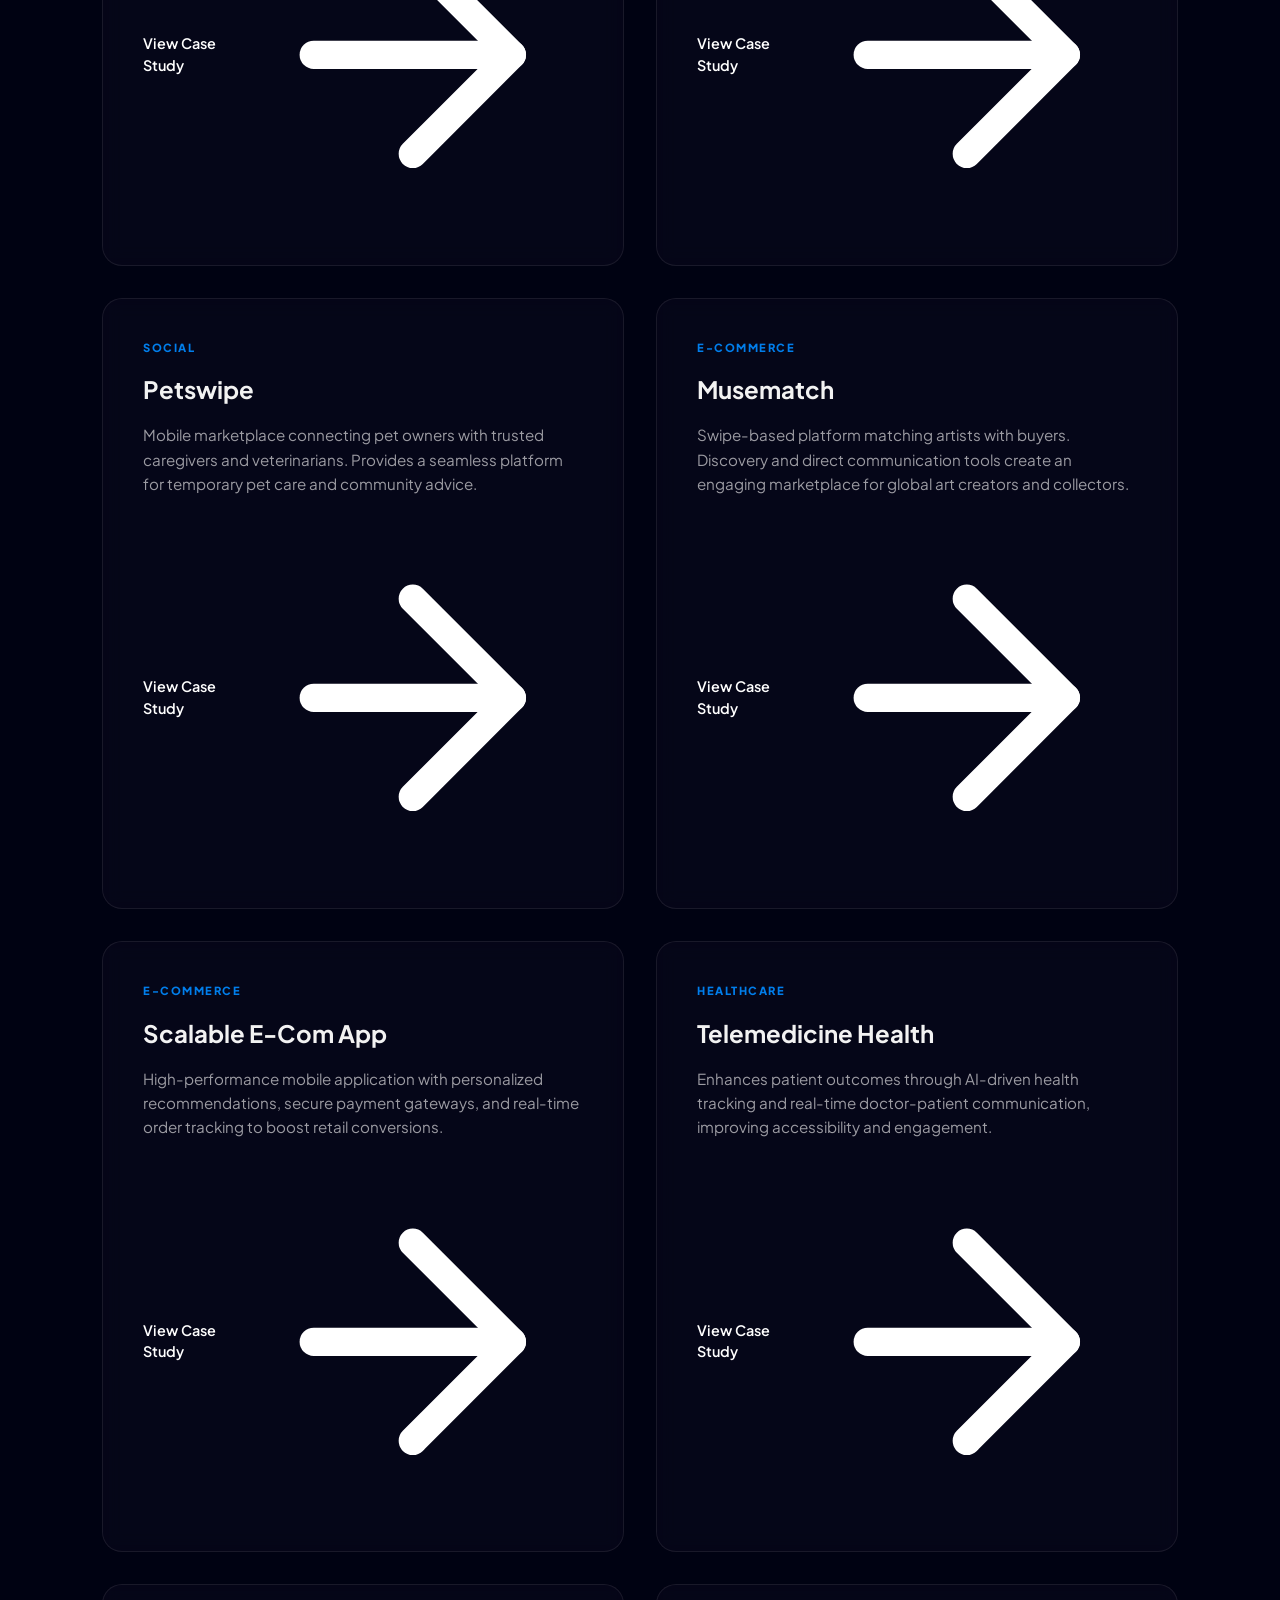
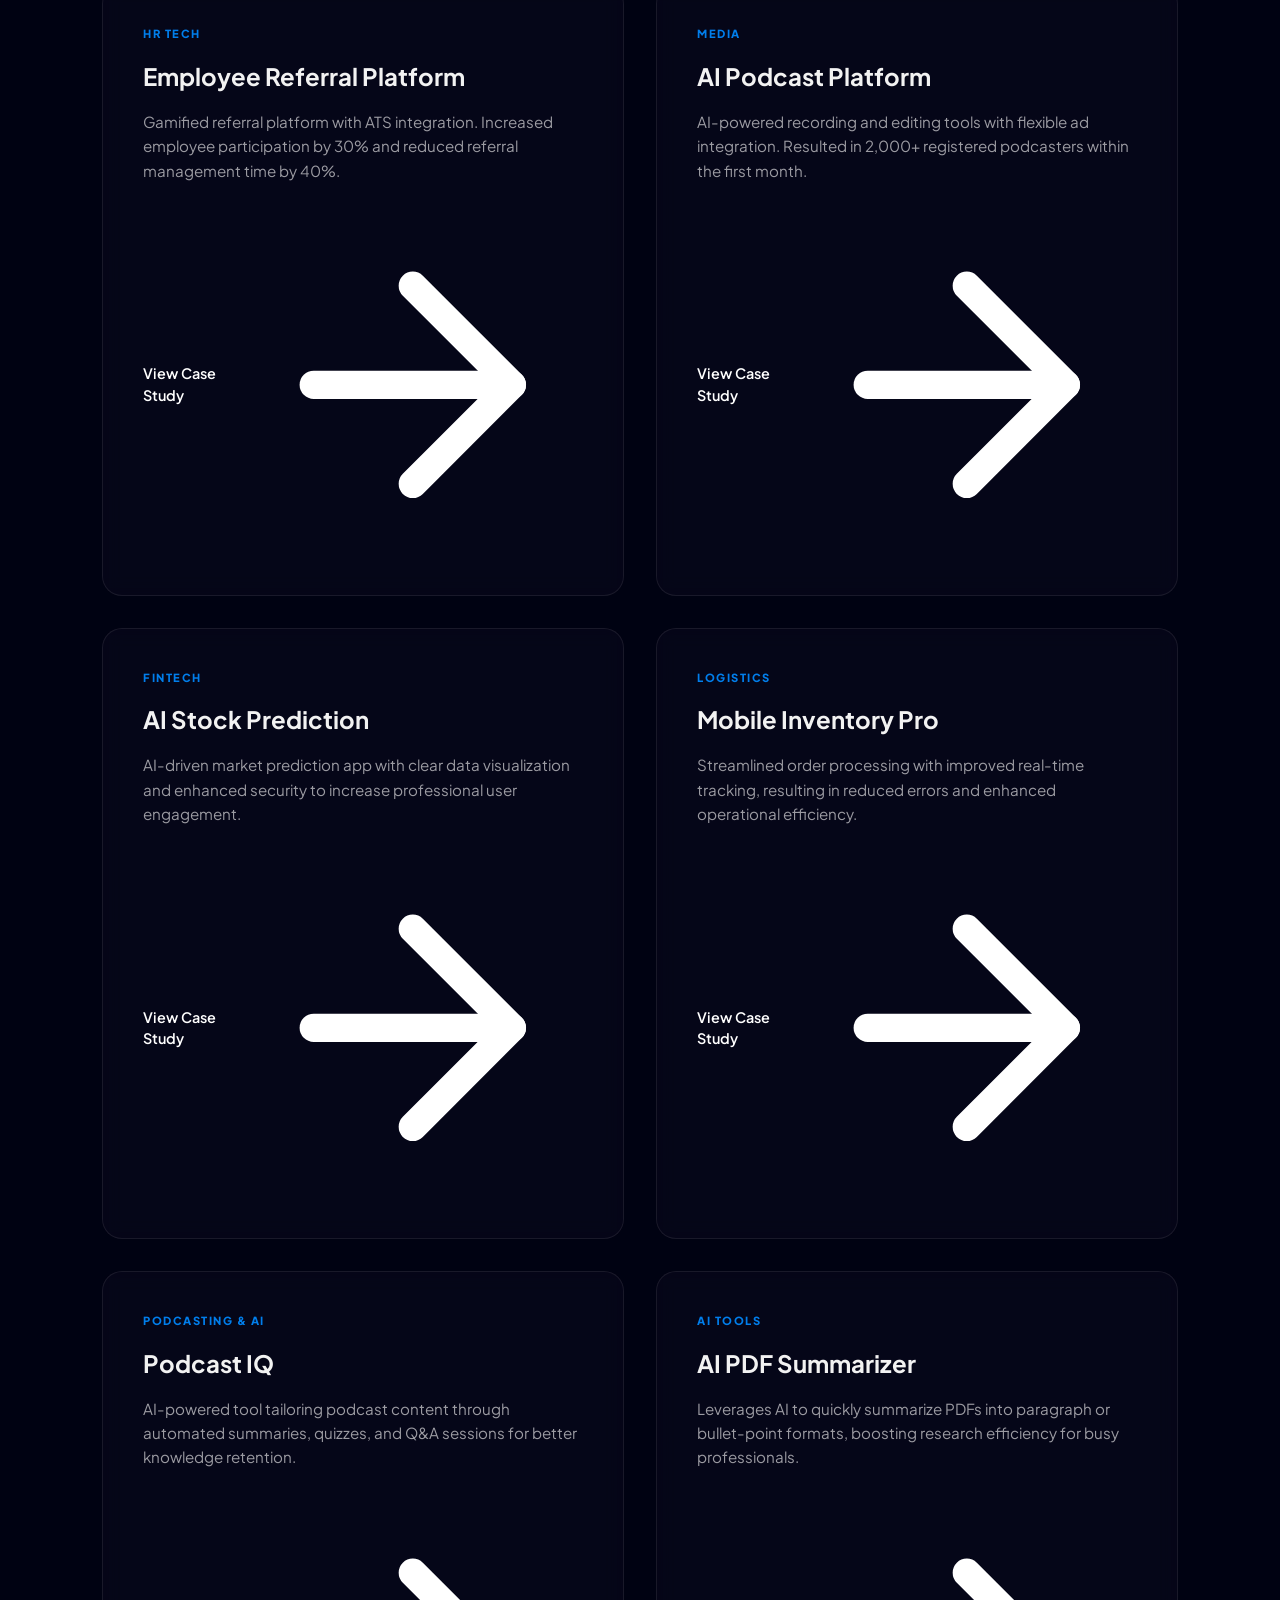
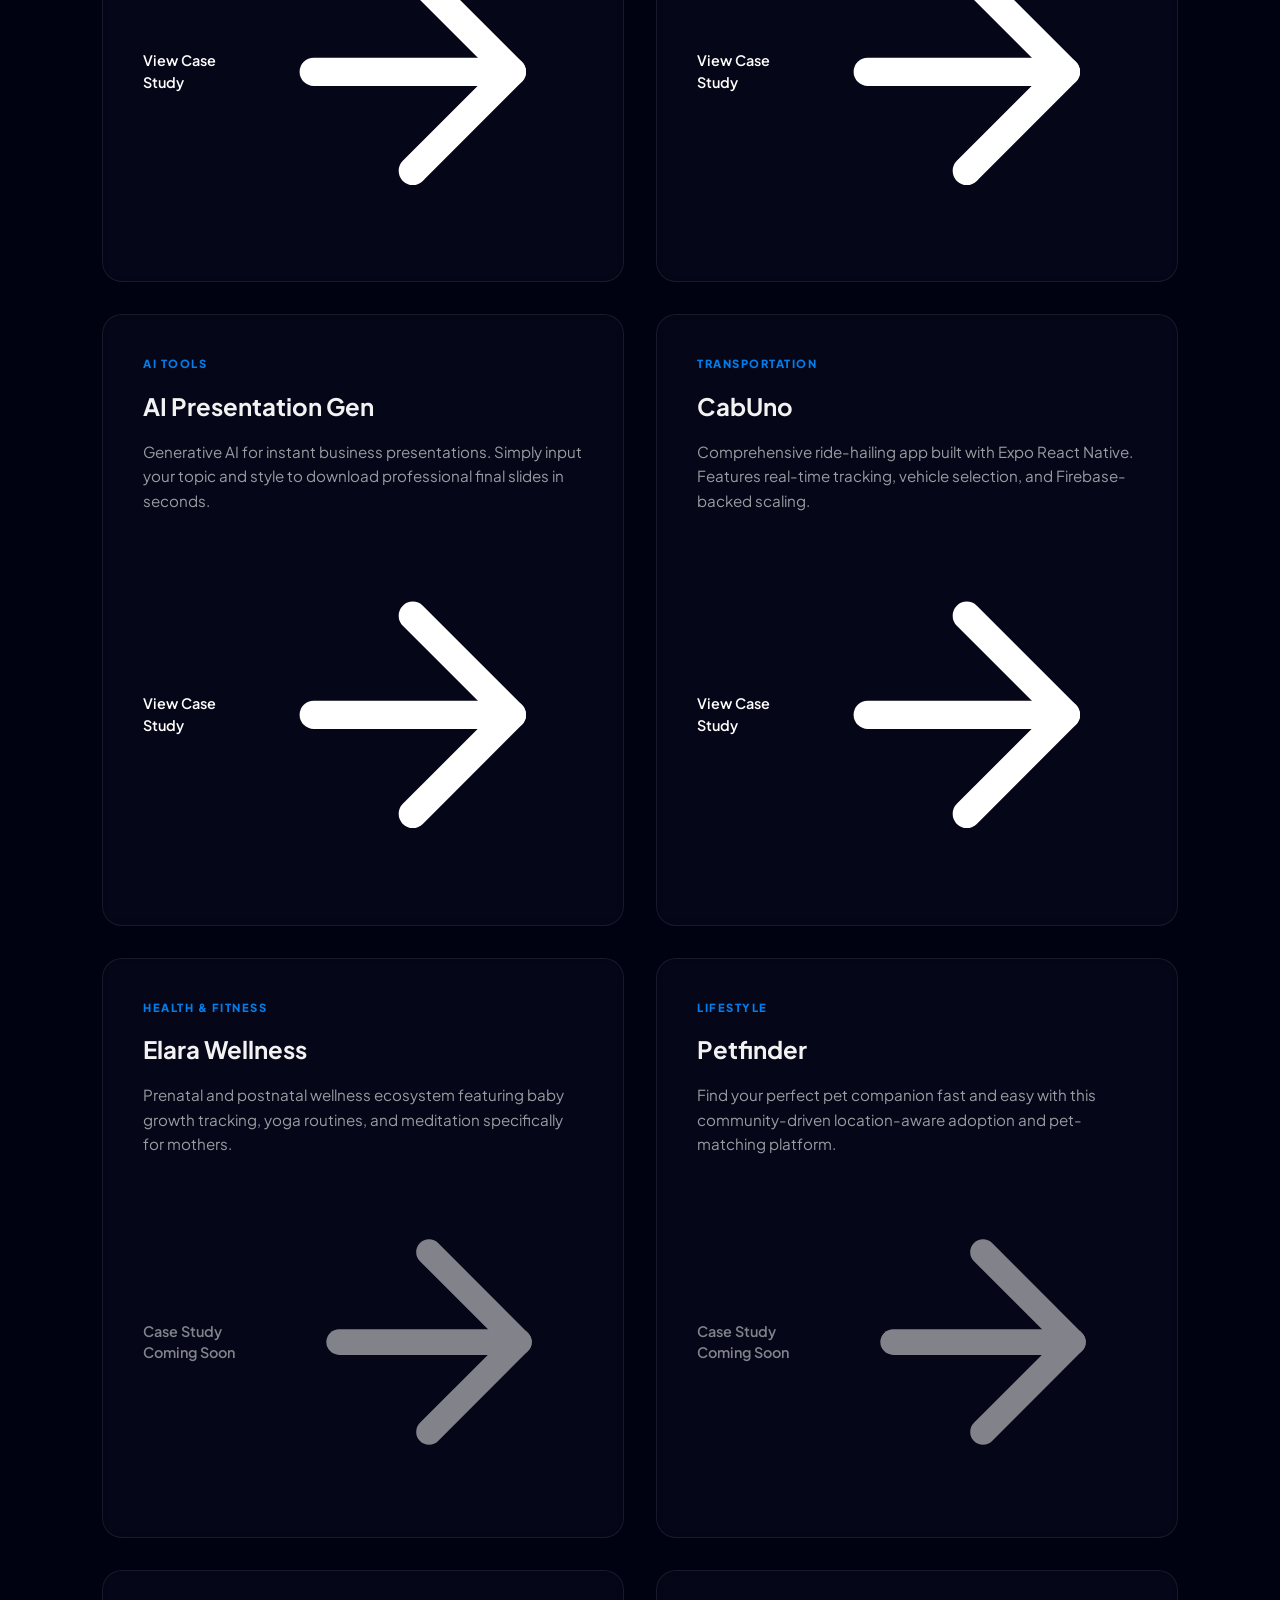
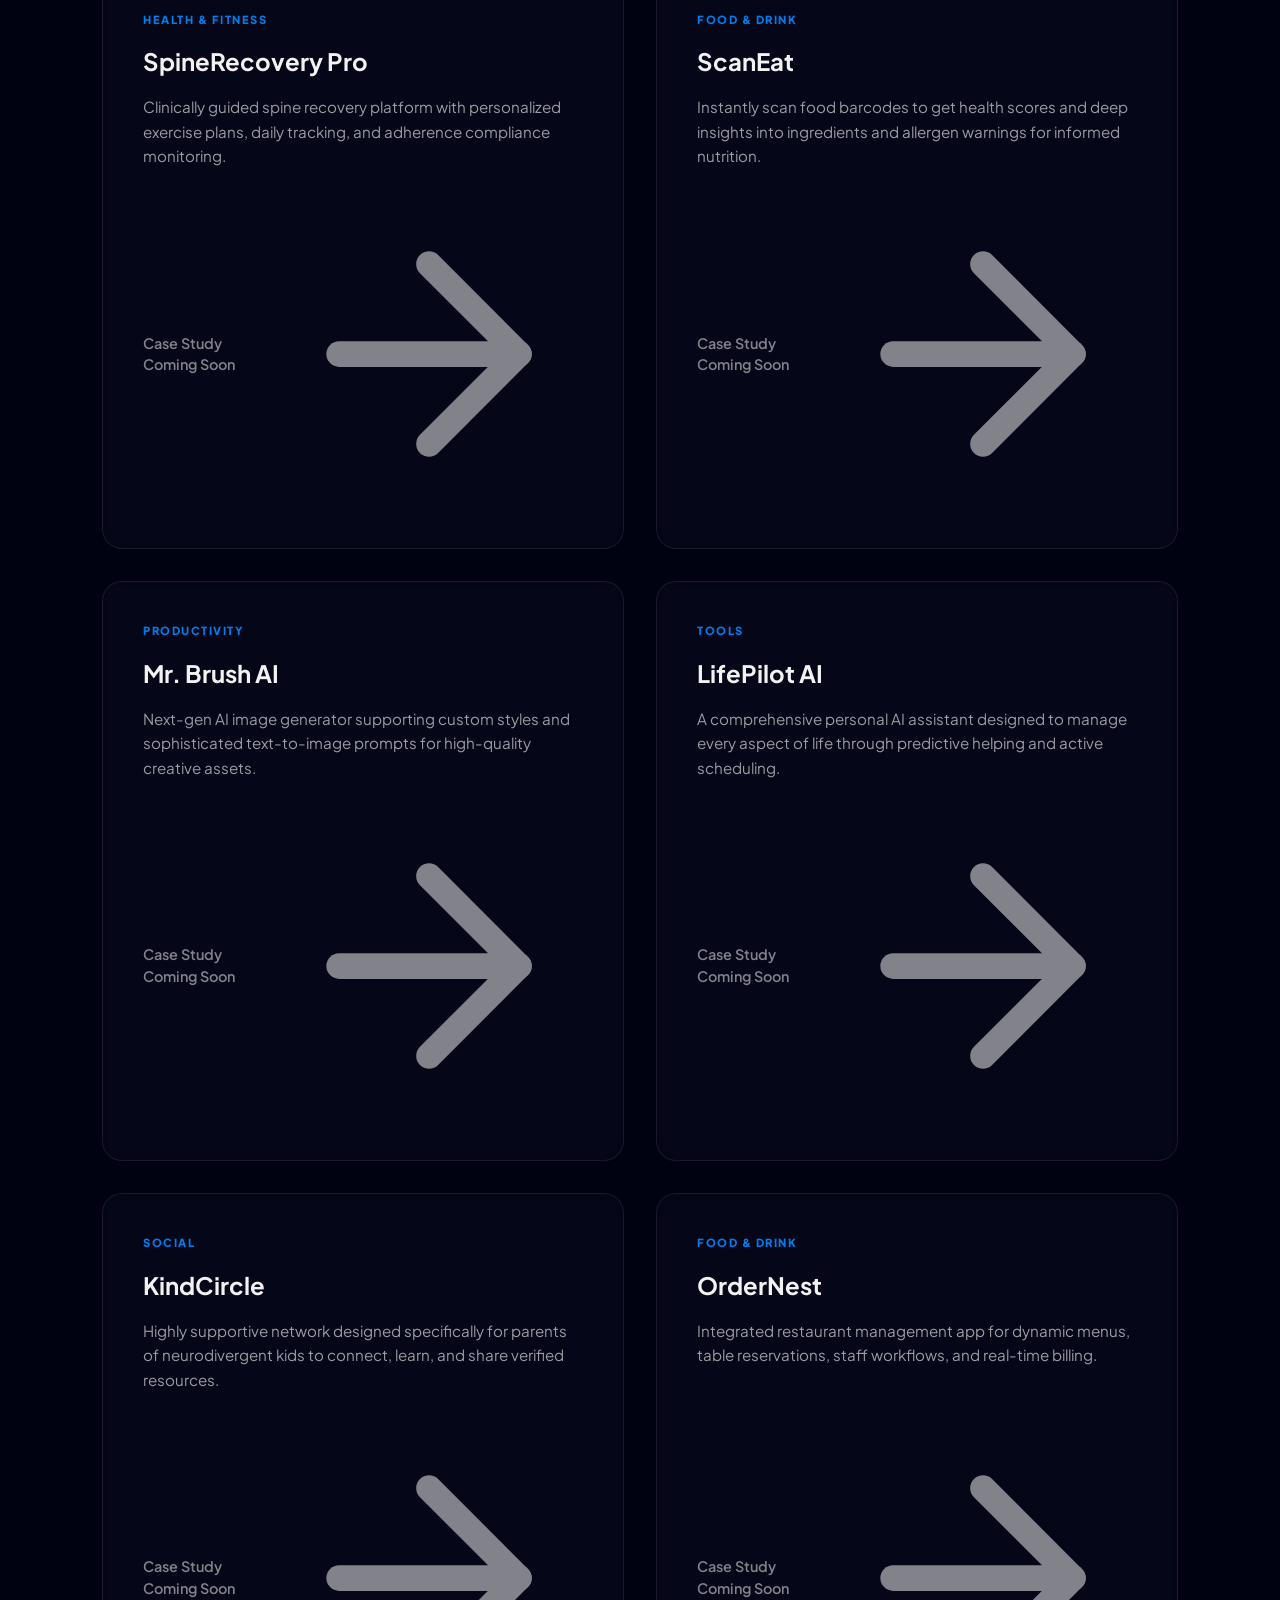
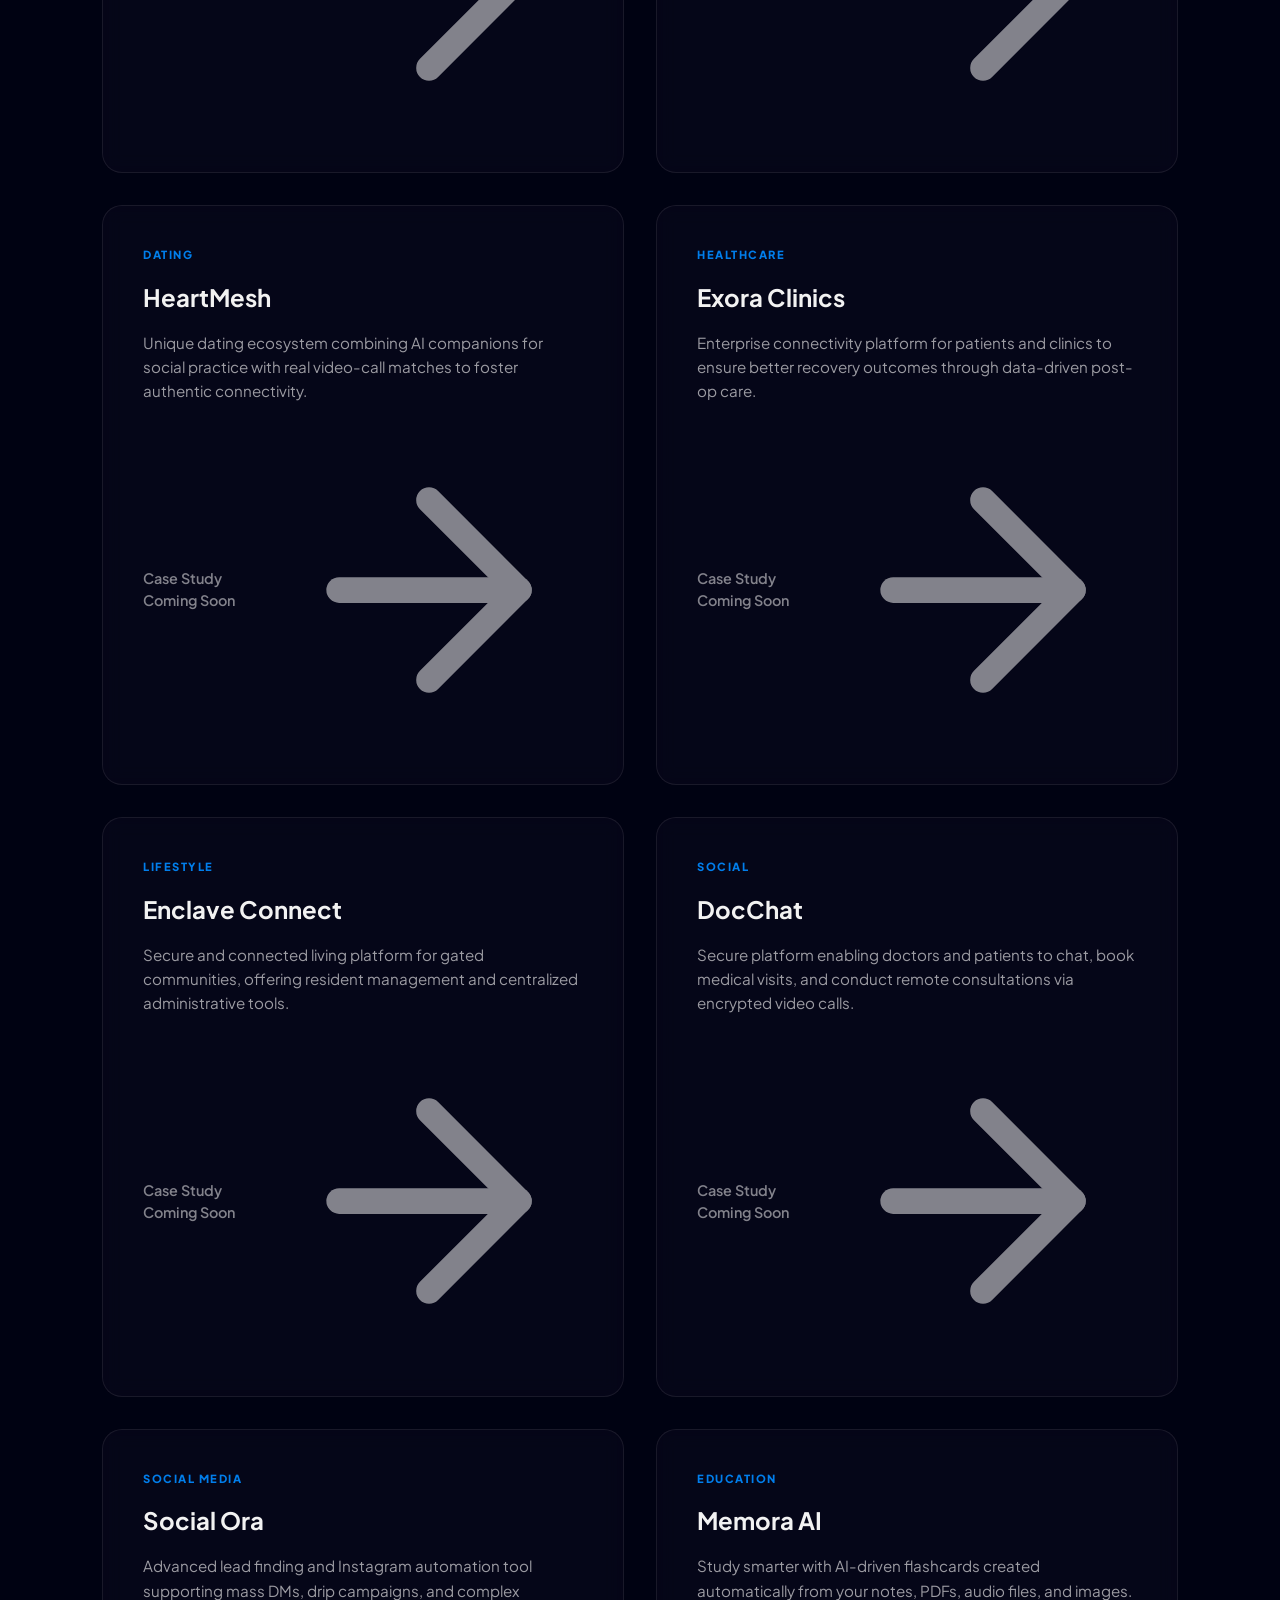
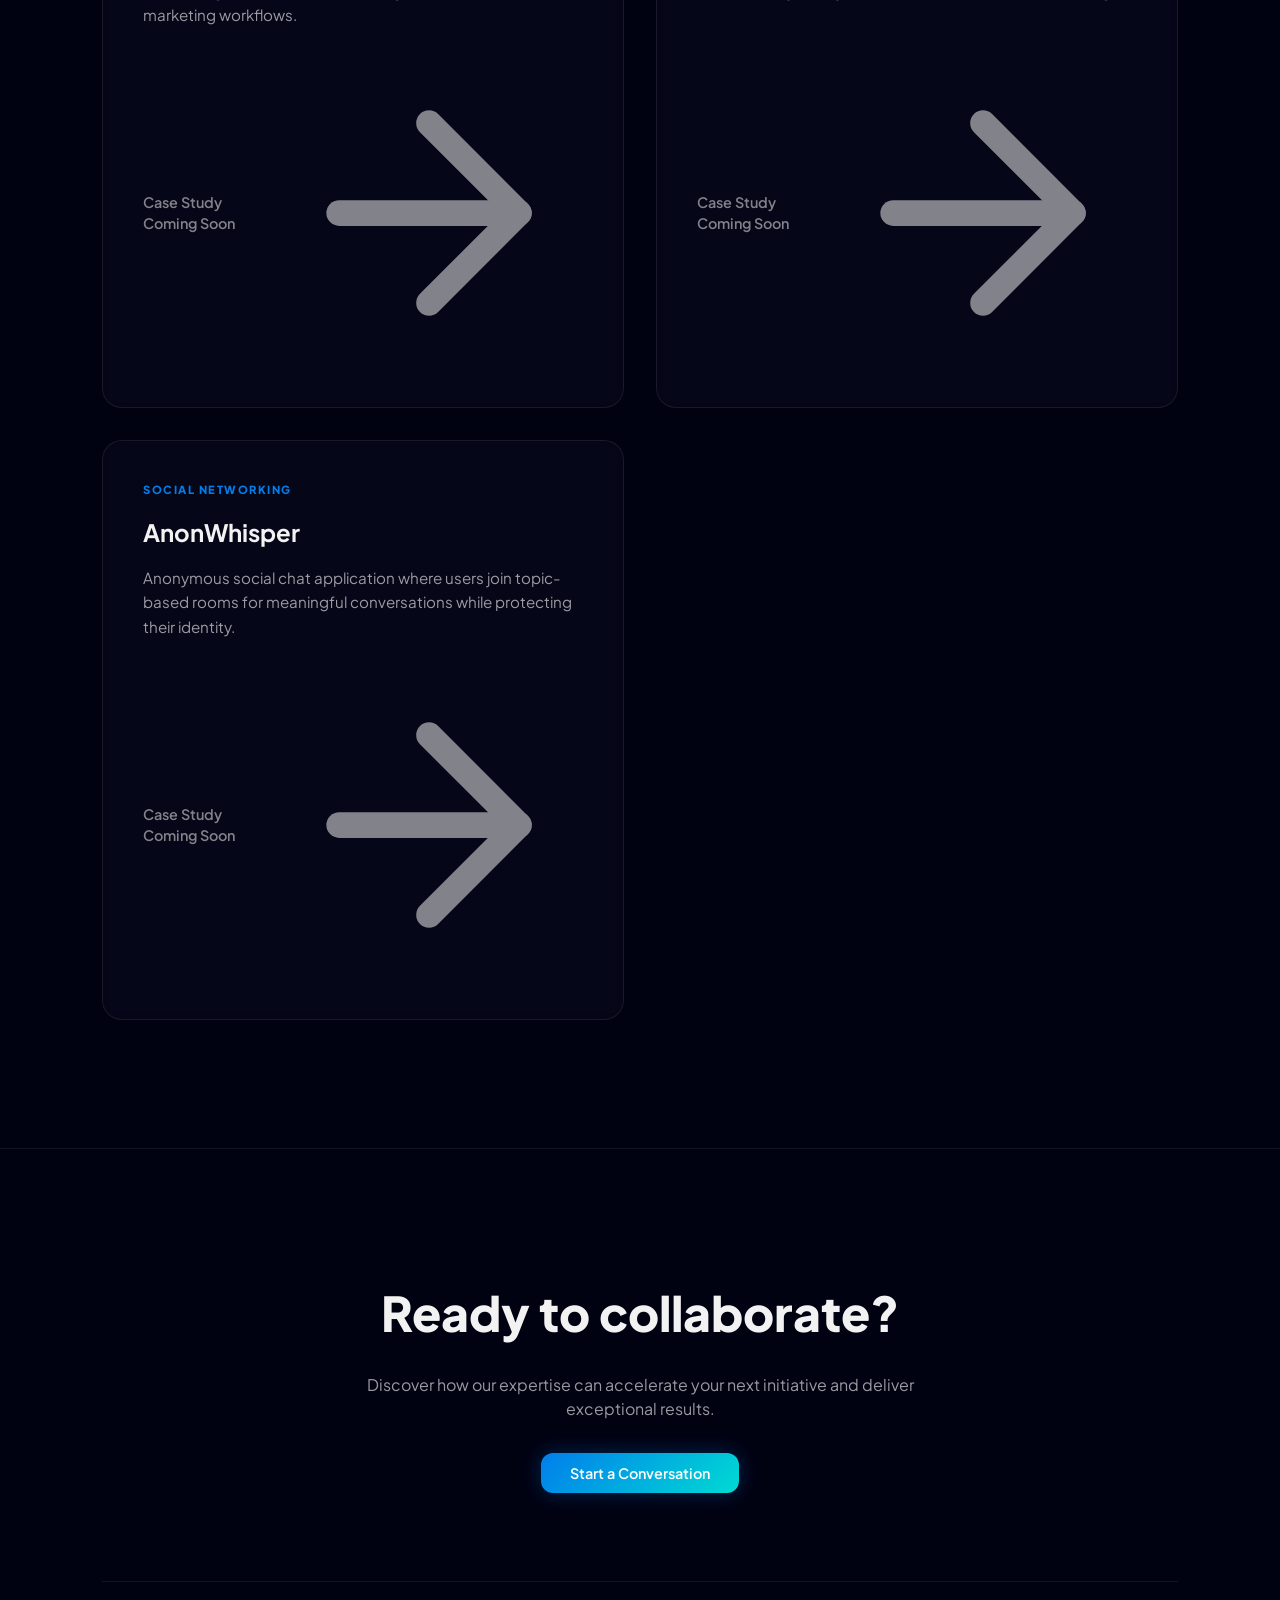
==== commit 83f017a6: "feat: add tabbed navigation for AI Innovation and Core Excellence" ====
--- a/index.html
+++ b/index.html
@@ -3,12 +3,14 @@
 <head>
     <meta charset="UTF-8">
     <meta name="viewport" content="width=device-width, initial-scale=1.0">
-    <title>Brilworks | Partner Portfolio</title>
+    <title>Brilworks | Premium Partner Portfolio</title>
     <meta name="description" content="Explore our extensive portfolio of tech projects across diverse domains. Partner with us for innovative digital solutions.">
     <link rel="stylesheet" href="css/style.css">
 </head>
 <body>
     <div class="bg-vignette"></div>
+    <div class="bg-grid"></div>
+    
     <nav class="navbar">
         <div class="logo">
             <img src="logo-white.svg" alt="Brilworks" class="nav-logo">
@@ -21,26 +23,33 @@
 
     <header class="hero">
         <div class="hero-content">
-            <span class="badge">Trusted by Industry Leaders</span>
-            <h1>Architecting the <span class="gradient-text">Future</span> of Digital Enterprise</h1>
-            <p>From AI-driven analytics to scalable fintech ecosystems, we deliver the engineering excellence your partnership deserves.</p>
+            <span class="badge">Trusted Partner Ecosystem</span>
+            <h1>Architecting the <span class="highlight">Future</span> of Enterprise Tech</h1>
+            <p>We build high-performance, scalable solutions for the world's most innovative brands. Explore our track record of engineering excellence.</p>
             <div class="hero-actions">
-                <a href="#portfolio" class="btn-secondary">Explore Portfolio</a>
+                <a href="#portfolio" class="btn-primary">Explore Portfolio</a>
+                <a href="https://www.brilworks.com/contact-us/" target="_blank" class="btn-secondary">Get in Touch</a>
             </div>
         </div>
-        <div class="hero-glow"></div>
+        <div class="hero-visual">
+            <div class="visual-circle"></div>
+        </div>
     </header>
 
     <main id="portfolio" class="portfolio-section">
         <div class="section-header">
+            <span class="badge">Case Studies</span>
             <h2>Project Portfolio</h2>
-            <p>Empowering industries through code and creativity.</p>
-        </div>
-        
-        <div class="controls">
-            <div class="search-box">
-                <svg viewBox="0 0 24 24" fill="none" stroke="currentColor" stroke-width="2"><circle cx="11" cy="11" r="8"></circle><line x1="21" y1="21" x2="16.65" y2="16.65"></line></svg>
-                <input type="text" id="search-input" placeholder="Search by project or domain...">
+            <div class="controls">
+                <div class="tabs-container">
+                    <button class="tab-btn active" data-tab="all">All Projects</button>
+                    <button class="tab-btn" data-tab="ai">AI Innovation</button>
+                    <button class="tab-btn" data-tab="core">Core Excellence</button>
+                </div>
+                <div class="search-box">
+                    <svg viewBox="0 0 24 24" fill="none" stroke="currentColor" stroke-width="2"><circle cx="11" cy="11" r="8"></circle><line x1="21" y1="21" x2="16.65" y2="16.65"></line></svg>
+                    <input type="text" id="search-input" placeholder="Search by name, domain, or industry...">
+                </div>
             </div>
         </div>
 
@@ -52,11 +61,14 @@
     <footer id="contact">
         <div class="footer-content">
             <h2>Ready to collaborate?</h2>
-            <p>Reach out to discover how our expertise can accelerate your next initiative and deliver exceptional results.</p>
-            <a href="https://www.brilworks.com/contact-us/" target="_blank" class="btn-primary btn-large">Contact Our Team</a>
+            <p>Discover how our expertise can accelerate your next initiative and deliver exceptional results.</p>
+            <a href="https://www.brilworks.com/contact-us/" target="_blank" class="btn-primary btn-large">Start a Conversation</a>
         </div>
         <div class="footer-bottom">
             <p>&copy; 2026 Brilworks. All rights reserved.</p>
+            <div class="footer-links">
+                <a href="https://www.brilworks.com/" target="_blank" class="nav-item">Official Website</a>
+            </div>
         </div>
     </footer>
 
--- a/css/style.css
+++ b/css/style.css
@@ -1,14 +1,14 @@
-@import url('https://fonts.googleapis.com/css2?family=Outfit:wght@300;400;500;600;700;800&display=swap');
+@import url('https://fonts.googleapis.com/css2?family=Plus+Jakarta+Sans:wght@300;400;500;600;700;800&display=swap');
 
 :root {
-    --bg-dark: #020617;
-    --bg-card: rgba(15, 23, 42, 0.5);
-    --border-color: rgba(255, 255, 255, 0.08);
+    --bg-dark: #000212;
+    --bg-card: rgba(10, 11, 30, 0.5);
+    --border: rgba(255, 255, 255, 0.08);
     --accent: #017eeb;
-    --accent-glow: rgba(1, 126, 235, 0.4);
-    --text-white: #f8fafc;
-    --text-gray: #94a3b8;
-    --gradient-primary: linear-gradient(135deg, #017eeb, #00dbd3);
+    --accent-alt: #00dbd3;
+    --text-main: #f2f2f2;
+    --text-dim: rgba(255, 255, 255, 0.6);
+    --nav-height: 80px;
 }
 
 * {
@@ -18,58 +18,72 @@
 }
 
 body {
-    font-family: 'Outfit', sans-serif;
+    font-family: 'Plus Jakarta Sans', sans-serif;
     background-color: var(--bg-dark);
-    color: var(--text-white);
-    line-height: 1.6;
+    color: var(--text-main);
+    line-height: 1.5;
     overflow-x: hidden;
-    scroll-behavior: smooth;
     -webkit-font-smoothing: antialiased;
 }
 
-/* Background Effects */
+/* Luxury Mesh Gradient & Grid Background */
 .bg-vignette {
     position: fixed;
     inset: 0;
-    background: radial-gradient(circle at 50% 0%, rgba(1, 126, 235, 0.12) 0%, transparent 50%),
-                radial-gradient(circle at 0% 100%, rgba(0, 219, 211, 0.08) 0%, transparent 40%);
-    pointer-events: none;
     z-index: -1;
-}
-
-/* Navbar Enhancement */
+    background: 
+        radial-gradient(circle at 50% -20%, rgba(1, 126, 235, 0.15), transparent 70%),
+        radial-gradient(circle at 0% 100%, rgba(0, 219, 211, 0.05), transparent 50%),
+        #000212;
+}
+
+.bg-grid {
+    position: fixed;
+    inset: 0;
+    z-index: -1;
+    background-image: 
+        linear-gradient(to right, rgba(255,255,255,0.02) 1px, transparent 1px),
+        linear-gradient(to bottom, rgba(255,255,255,0.02) 1px, transparent 1px);
+    background-size: 50px 50px;
+    mask-image: radial-gradient(circle at 50% 50%, white, transparent 80%);
+    opacity: 0.5;
+}
+
+/* Navbar */
 .navbar {
+    height: var(--nav-height);
     display: flex;
     justify-content: space-between;
     align-items: center;
-    padding: 1.5rem 8%;
+    padding: 0 5%;
     position: fixed;
+    top: 0;
     width: 100%;
-    top: 0;
     z-index: 1000;
-    backdrop-filter: blur(20px);
-    -webkit-backdrop-filter: blur(20px);
-    border-bottom: 1px solid var(--border-color);
-    background: rgba(2, 6, 23, 0.8);
+    border-bottom: 1px solid var(--border);
+    background: rgba(0, 2, 18, 0.7);
+    backdrop-filter: blur(12px);
+    -webkit-backdrop-filter: blur(12px);
 }
 
 .nav-logo {
-    height: 38px;
+    height: 36px;
     width: auto;
-}
-
-.nav-links {
-    display: flex;
-    align-items: center;
-    gap: 3rem;
+    transition: transform 0.3s ease;
+}
+
+.nav-items {
+    display: flex;
+    align-items: center;
+    gap: 2.5rem;
 }
 
 .nav-item {
-    color: var(--text-gray);
     text-decoration: none;
+    color: var(--text-dim);
     font-weight: 500;
-    font-size: 0.95rem;
-    transition: all 0.3s ease;
+    font-size: 0.9rem;
+    transition: color 0.3s ease;
 }
 
 .nav-item:hover {
@@ -77,289 +91,184 @@
 }
 
 .btn-primary {
-    background: var(--gradient-primary);
-    padding: 0.8rem 2rem;
+    background: linear-gradient(135deg, var(--accent), var(--accent-alt));
+    padding: 0.7rem 1.8rem;
     border-radius: 12px;
     font-weight: 600;
     color: white !important;
     text-decoration: none;
-    box-shadow: 0 10px 30px -10px var(--accent-glow);
-    transition: all 0.3s cubic-bezier(0.4, 0, 0.2, 1);
+    font-size: 0.9rem;
+    box-shadow: 0 0 20px rgba(1, 126, 235, 0.3);
+    transition: all 0.3s ease;
 }
 
 .btn-primary:hover {
-    transform: translateY(-3px) scale(1.02);
-    box-shadow: 0 15px 40px -10px var(--accent-glow);
+    box-shadow: 0 0 35px rgba(1, 126, 235, 0.5);
+    transform: translateY(-2px);
 }
 
 /* Hero Section */
 .hero {
-    min-height: 60vh;
-    display: flex;
-    align-items: center;
-    justify-content: center;
-    padding: 8rem 8% 5rem;
-    text-align: center;
-    position: relative;
-    overflow: hidden;
+    min-height: 90vh;
+    display: grid;
+    grid-template-columns: 1.2fr 0.8fr;
+    align-items: center;
+    padding: var(--nav-height) 8% 0;
+    gap: 4rem;
 }
 
 .hero-content {
-    max-width: 760px;
-    z-index: 10;
+    text-align: left;
 }
 
 .badge {
-    background: rgba(1, 126, 235, 0.08);
-    border: 1px solid rgba(1, 126, 235, 0.25);
-    padding: 0.4rem 1rem;
+    background: rgba(1, 126, 235, 0.1);
+    color: var(--accent);
+    padding: 0.5rem 1rem;
     border-radius: 100px;
     font-size: 0.75rem;
-    font-weight: 600;
-    color: var(--accent);
-    margin-bottom: 1.75rem;
+    font-weight: 700;
+    text-transform: uppercase;
+    letter-spacing: 1.5px;
+    border: 1px solid rgba(1, 126, 235, 0.2);
+    margin-bottom: 2rem;
     display: inline-block;
-    letter-spacing: 1.5px;
-    text-transform: uppercase;
 }
 
 .hero h1 {
-    font-size: 3.5rem;
+    font-size: 4.5rem;
     font-weight: 800;
     line-height: 1.1;
-    margin-bottom: 1.25rem;
-    letter-spacing: -1.5px;
-}
-
-.gradient-text {
-    background: var(--gradient-primary);
+    letter-spacing: -2px;
+    margin-bottom: 1.5rem;
+}
+
+.highlight {
+    background: linear-gradient(to right, var(--accent), var(--accent-alt));
     -webkit-background-clip: text;
     -webkit-text-fill-color: transparent;
 }
 
 .hero p {
-    font-size: 1.1rem;
-    color: var(--text-gray);
-    max-width: 560px;
-    margin: 0 auto 2.25rem;
-    font-weight: 400;
-    line-height: 1.7;
+    font-size: 1.2rem;
+    color: var(--text-dim);
+    max-width: 550px;
+    margin-bottom: 3rem;
+    line-height: 1.8;
 }
 
 .hero-actions {
     display: flex;
-    justify-content: center;
-    gap: 1rem;
+    gap: 1.5rem;
 }
 
 .btn-secondary {
-    background: rgba(255, 255, 255, 0.04);
-    border: 1px solid var(--border-color);
-    padding: 0.7rem 2rem;
-    border-radius: 10px;
+    background: rgba(255, 255, 255, 0.05);
+    border: 1px solid var(--border);
+    padding: 0.8rem 2.2rem;
+    border-radius: 12px;
     color: white;
     text-decoration: none;
     font-weight: 600;
-    font-size: 0.9rem;
     transition: all 0.3s ease;
 }
 
 .btn-secondary:hover {
-    background: rgba(255, 255, 255, 0.08);
-    border-color: rgba(255, 255, 255, 0.3);
-}
-
-.hero-glow {
-    position: absolute;
-    top: 50%;
-    left: 50%;
-    transform: translate(-50%, -50%);
-    width: 50vw;
-    height: 40vw;
-    background: radial-gradient(ellipse, rgba(1, 126, 235, 0.12) 0%, transparent 70%);
-    filter: blur(60px);
-    z-index: 1;
-}
-
-/* Controls & Search */
-.portfolio-section {
-    padding: 10rem 8%;
-}
-
-.section-header {
-    text-align: center;
-    margin-bottom: 5rem;
-}
-
-.section-header h2 {
-    font-size: 3rem;
-    font-weight: 800;
-    margin-bottom: 1rem;
-    letter-spacing: -1px;
-}
-
+    background: rgba(255, 255, 255, 0.1);
+    border-color: rgba(255, 255, 255, 0.2);
+}
+
+/* Tabs & Controls */
 .controls {
-    margin-bottom: 8rem;
-    display: flex;
-    justify-content: center;
+    display: flex;
+    flex-direction: column;
+    align-items: center;
+    gap: 2.5rem;
+    margin-bottom: 6rem;
+}
+
+.tabs-container {
+    display: flex;
+    background: rgba(255, 255, 255, 0.03);
+    padding: 0.4rem;
+    border-radius: 14px;
+    border: 1px solid var(--border);
+    backdrop-filter: blur(8px);
+}
+
+.tab-btn {
+    background: transparent;
+    border: none;
+    padding: 0.7rem 1.8rem;
+    border-radius: 10px;
+    color: var(--text-dim);
+    font-weight: 600;
+    cursor: pointer;
+    transition: all 0.3s ease;
+    font-family: inherit;
+    font-size: 0.85rem;
+}
+
+.tab-btn:hover { color: white; }
+
+.tab-btn.active {
+    background: var(--accent);
+    color: white;
+    box-shadow: 0 4px 15px rgba(1, 126, 235, 0.3);
 }
 
 .search-box {
     width: 100%;
-    max-width: 700px;
+    max-width: 500px;
     position: relative;
 }
 
 .search-box input {
     width: 100%;
-    background: rgba(255, 255, 255, 0.03);
-    border: 1px solid var(--border-color);
-    padding: 1.5rem 2rem 1.5rem 4rem;
-    border-radius: 20px;
-    color: white;
-    font-family: inherit;
-    font-size: 1.1rem;
+    background: rgba(255, 255, 255, 0.02);
+    border: 1px solid var(--border);
+    padding: 1rem 1.5rem 1rem 3.5rem;
+    border-radius: 12px;
+    color: white;
+    font-size: 1rem;
     outline: none;
-    transition: all 0.4s cubic-bezier(0.23, 1, 0.32, 1);
-}
-
-.search-box input:focus {
-    background: rgba(255, 255, 255, 0.05);
-    border-color: var(--accent);
-    box-shadow: 0 0 40px rgba(1, 126, 235, 0.1);
-    transform: translateY(-2px);
-}
+}
+
+.search-box input:focus { border-color: var(--accent); }
 
 .search-box svg {
     position: absolute;
-    left: 1.5rem;
+    left: 1rem;
     top: 50%;
     transform: translateY(-50%);
-    width: 24px;
-    height: 24px;
-    color: var(--text-gray);
-    pointer-events: none;
-}
-
-/* Projects Grid Enhancement */
-.grid {
-    display: grid;
-    grid-template-columns: repeat(auto-fill, minmax(380px, 1fr));
-    gap: 2.5rem;
-}
-
-.card {
-    background: var(--bg-card);
-    border: 1px solid var(--border-color);
-    border-radius: 24px;
-    padding: 3rem 2.5rem;
-    backdrop-filter: blur(10px);
-    transition: all 0.5s cubic-bezier(0.23, 1, 0.32, 1);
-    display: flex;
-    flex-direction: column;
-}
-
-.card:hover {
-    transform: translateY(-12px);
-    border-color: rgba(255, 255, 255, 0.2);
-    box-shadow: 0 30px 60px -12px rgba(0, 0, 0, 0.5);
-    background: rgba(30, 41, 59, 0.4);
-}
-
-.card-domain {
-    background: rgba(1, 126, 235, 0.1);
-    color: var(--accent);
-    padding: 0.4rem 1rem;
-    border-radius: 8px;
-    font-size: 0.75rem;
-    font-weight: 700;
-    width: fit-content;
-    margin-bottom: 1.5rem;
-    text-transform: uppercase;
-    letter-spacing: 1px;
-}
-
-.card-title {
-    font-size: 1.8rem;
-    font-weight: 700;
-    margin-bottom: 1rem;
-    letter-spacing: -0.5px;
-}
-
-.card-desc {
-    color: var(--text-gray);
-    font-size: 1.05rem;
-    margin-bottom: 3rem;
-    flex-grow: 1;
-}
-
-.card-footer {
-    padding-top: 2rem;
-    border-top: 1px solid var(--border-color);
-}
-
-.view-btn {
-    display: flex;
-    align-items: center;
-    gap: 0.8rem;
-    color: white;
-    text-decoration: none;
-    font-weight: 600;
-    font-size: 1rem;
-    transition: all 0.3s ease;
-}
-
-.view-btn:hover {
-    color: var(--accent);
-    gap: 1.2rem;
-}
-
-.view-btn svg {
     width: 20px;
     height: 20px;
-}
-
-/* Footer Section */
-footer {
-    padding: 10rem 8% 4rem;
-    background: linear-gradient(to top, rgba(1, 126, 235, 0.05), transparent);
-    text-align: center;
-}
-
-.footer-content h2 {
-    font-size: 4rem;
-    font-weight: 800;
-    margin-bottom: 1.5rem;
-    letter-spacing: -2px;
-}
-
-.footer-content p {
-    font-size: 1.2rem;
-    color: var(--text-gray);
-    margin-bottom: 3.5rem;
-    max-width: 600px;
-    margin-left: auto;
-    margin-right: auto;
-}
-
-.footer-bottom {
-    margin-top: 8rem;
-    padding-top: 2rem;
-    border-top: 1px solid var(--border-color);
-    color: var(--text-gray);
-    font-size: 0.9rem;
-}
-
-/* Responsive Scaling */
+    color: var(--text-dim);
+}
+
+/* Projects Grid */
+.portfolio-section { padding: 8rem 8%; }
+.section-header h2 { font-size: 2.5rem; font-weight: 800; margin-bottom: 3rem; text-align: center; }
+.grid { display: grid; grid-template-columns: repeat(auto-fill, minmax(340px, 1fr)); gap: 2rem; }
+.card { background: var(--bg-card); border: 1px solid var(--border); border-radius: 20px; padding: 2.5rem; backdrop-filter: blur(10px); transition: all 0.4s ease; display: flex; flex-direction: column; }
+.card:hover { transform: translateY(-10px); border-color: rgba(1, 126, 235, 0.3); background: rgba(15, 23, 42, 0.8); }
+.card-domain { font-size: 0.7rem; font-weight: 800; color: var(--accent); text-transform: uppercase; letter-spacing: 1.5px; margin-bottom: 1rem; }
+.card-title { font-size: 1.5rem; font-weight: 700; margin-bottom: 1rem; }
+.card-desc { font-size: 0.95rem; color: var(--text-dim); flex-grow: 1; margin-bottom: 2rem; line-height: 1.6; }
+.view-btn { display: flex; align-items: center; gap: 0.6rem; text-decoration: none; color: white; font-weight: 600; font-size: 0.9rem; transition: gap 0.3s ease; }
+.view-btn:hover { gap: 1rem; color: var(--accent); }
+
+/* Footer */
+footer { padding: 8rem 8% 4rem; border-top: 1px solid var(--border); text-align: center; }
+.footer-content h2 { font-size: 3rem; font-weight: 800; margin-bottom: 1.5rem; }
+.footer-content p { color: var(--text-dim); margin-bottom: 2.5rem; max-width: 600px; margin: 0 auto 2.5rem; }
+.footer-bottom { margin-top: 6rem; padding-top: 2rem; border-top: 1px solid var(--border); color: var(--text-dim); font-size: 0.85rem; display: flex; justify-content: space-between; }
+
 @media (max-width: 1024px) {
-    .hero h1 { font-size: 2.75rem; }
+    .hero { grid-template-columns: 1fr; padding-top: 140px; text-align: center; }
+    .hero-content { margin: 0 auto; }
+}
+@media (max-width: 768px) {
+    .hero h1 { font-size: 2.5rem; }
     .grid { grid-template-columns: 1fr; }
 }
-
-@media (max-width: 768px) {
-    .hero { min-height: auto; padding: 7rem 6% 4rem; }
-    .hero h1 { font-size: 2.25rem; letter-spacing: -1px; }
-    .hero p { font-size: 1rem; }
-    .nav-links { display: none; }
-    .footer-content h2 { font-size: 2.5rem; }
-}
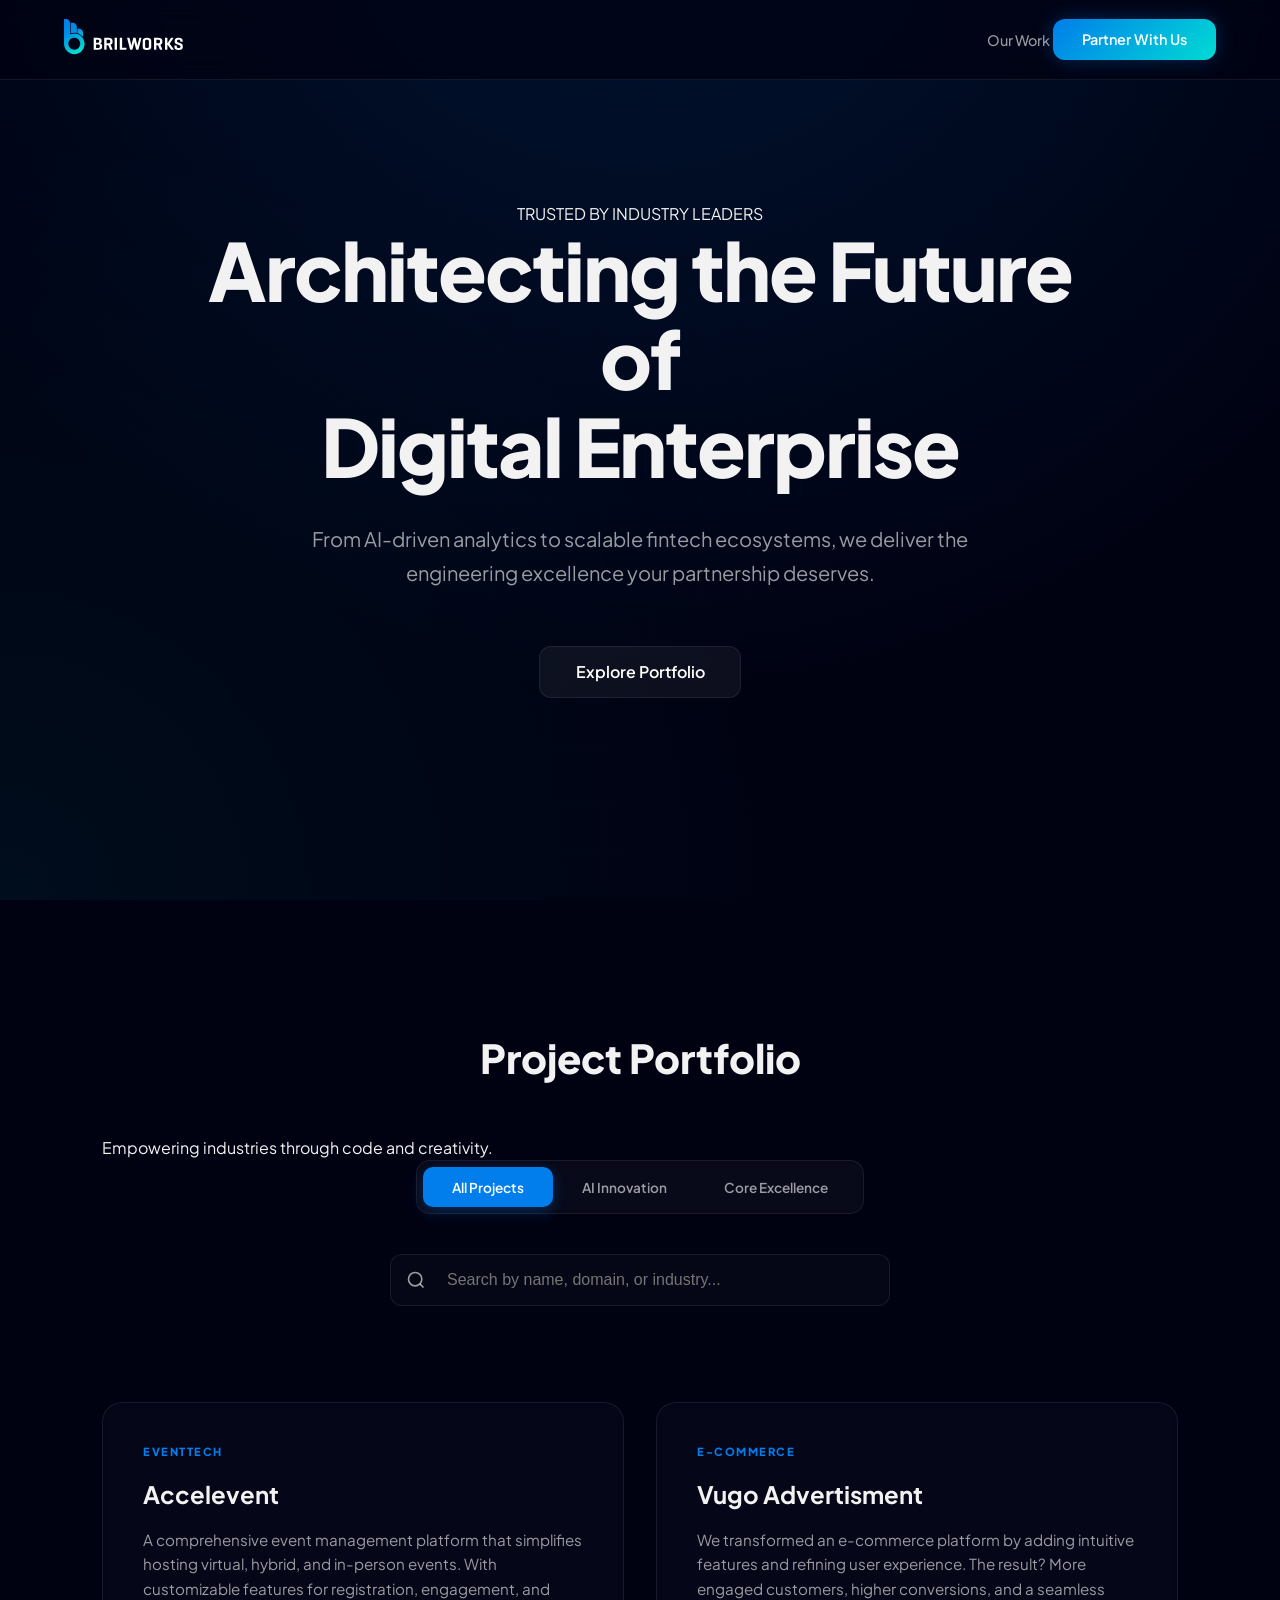
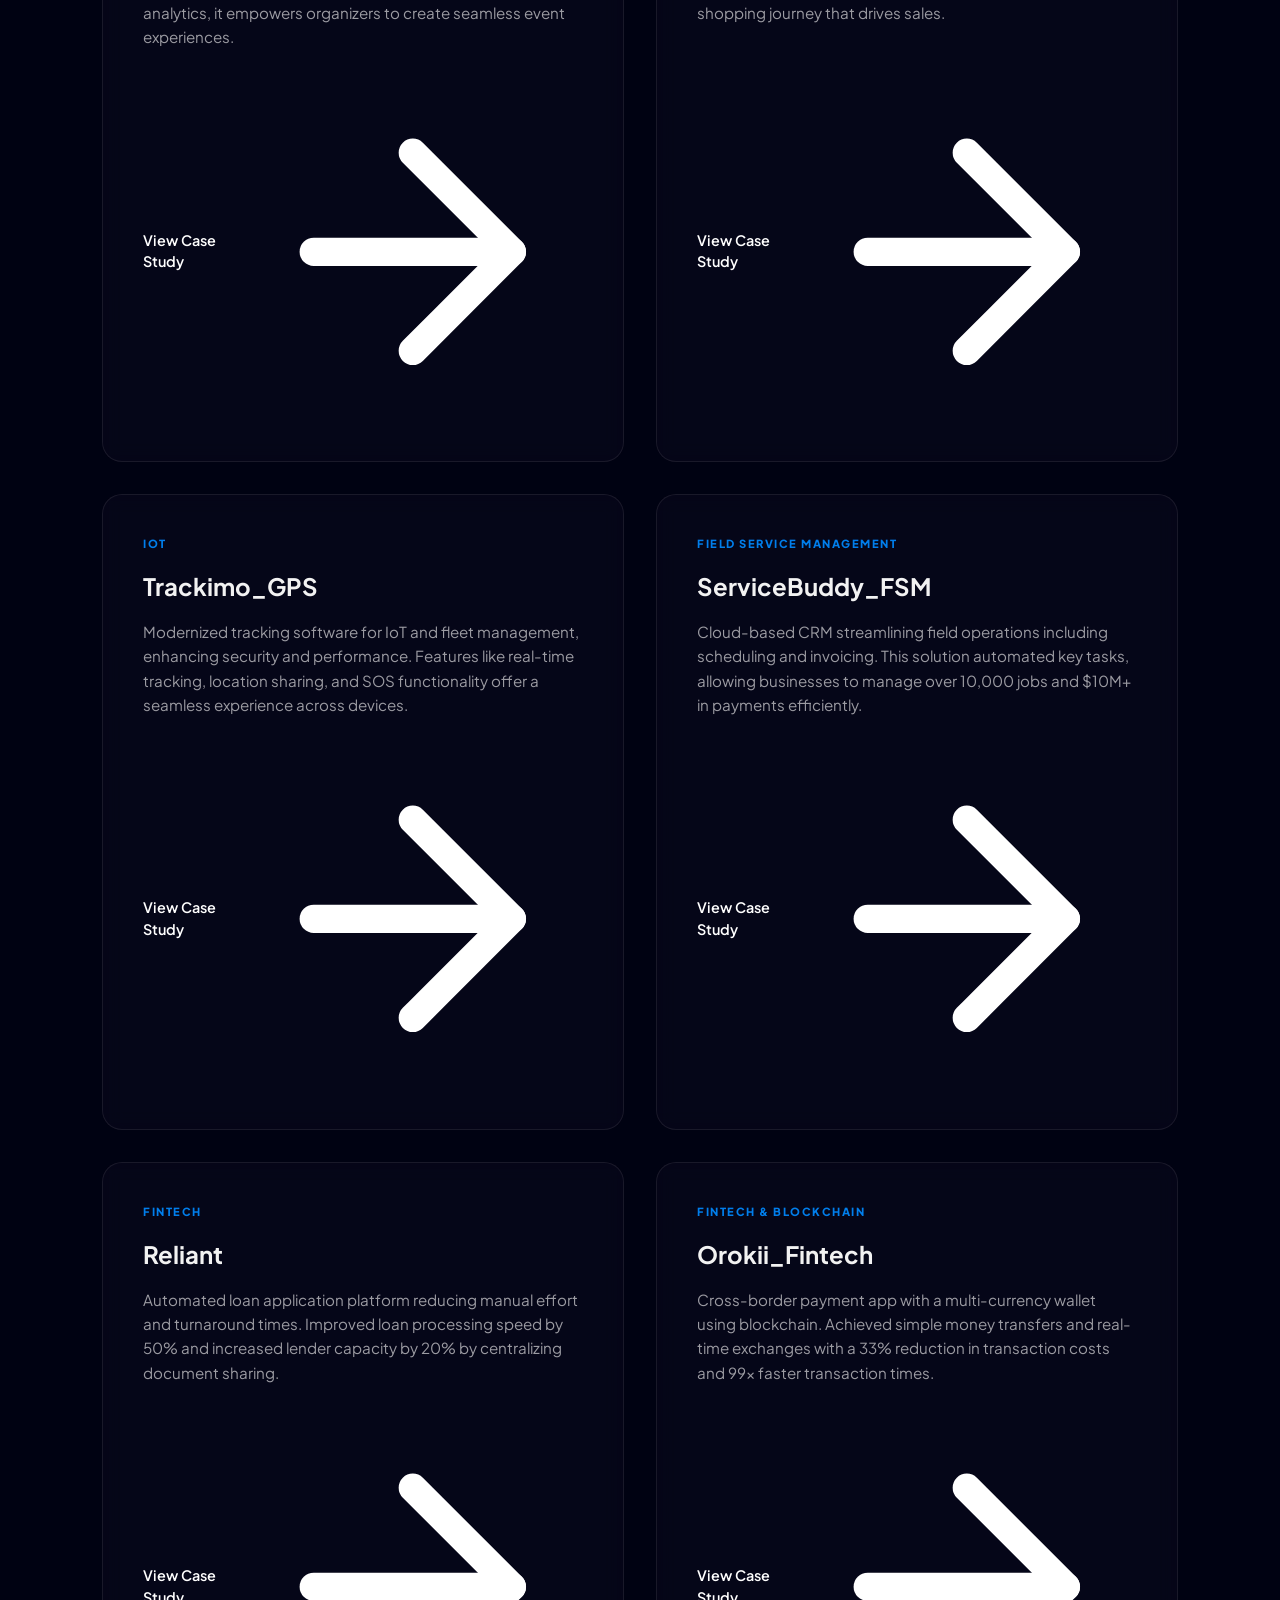
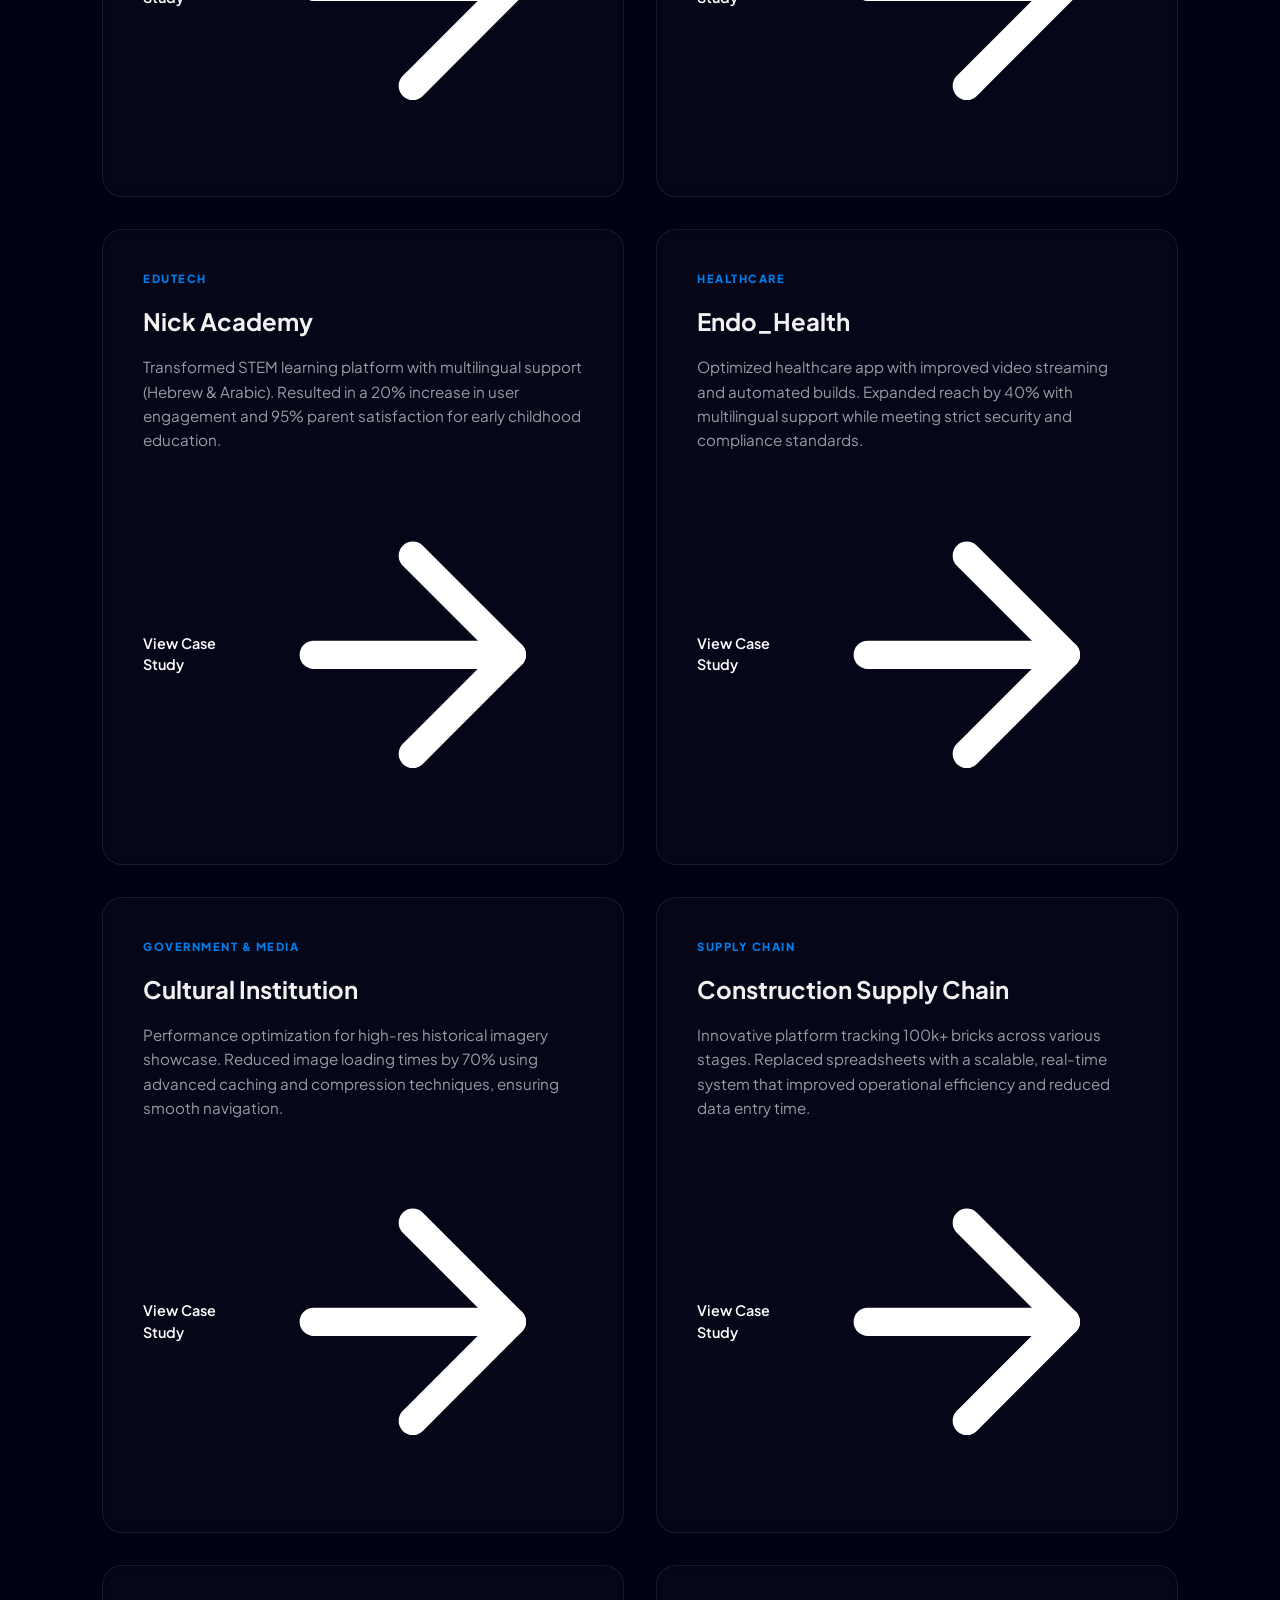
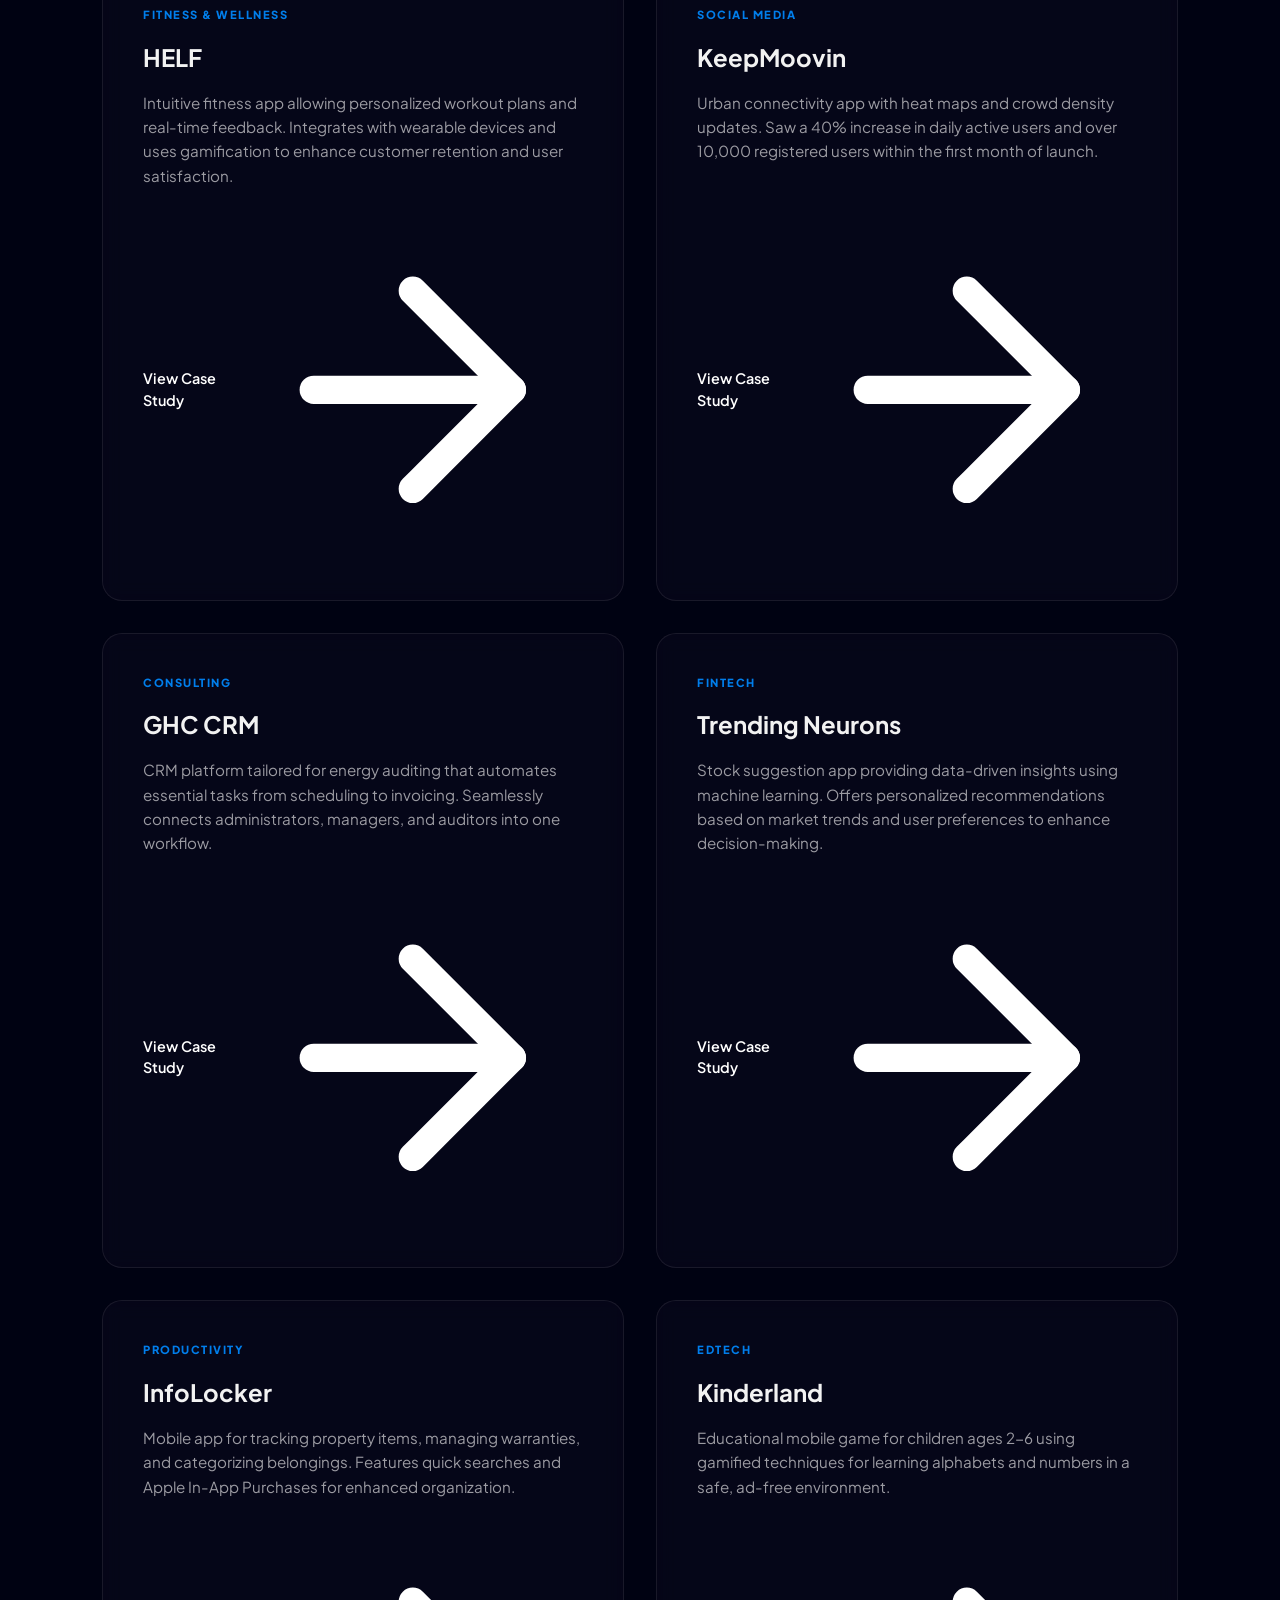
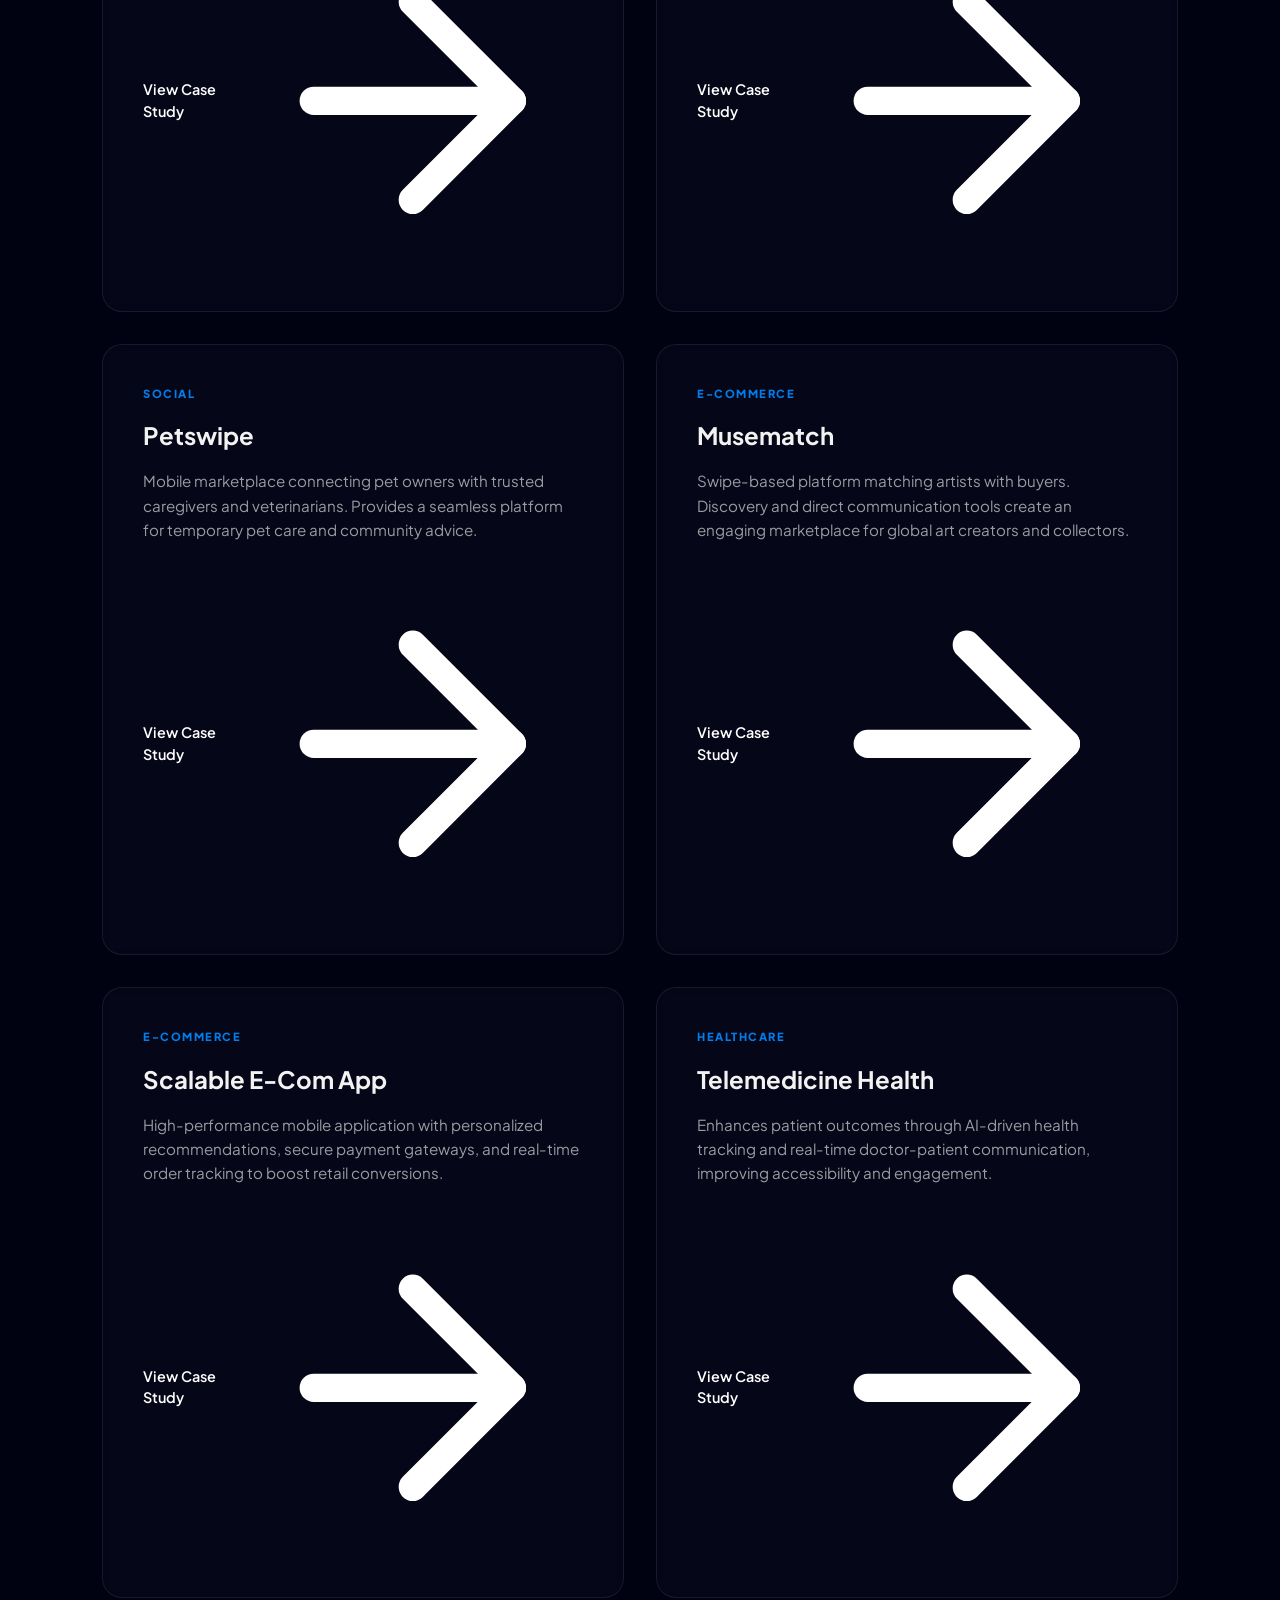
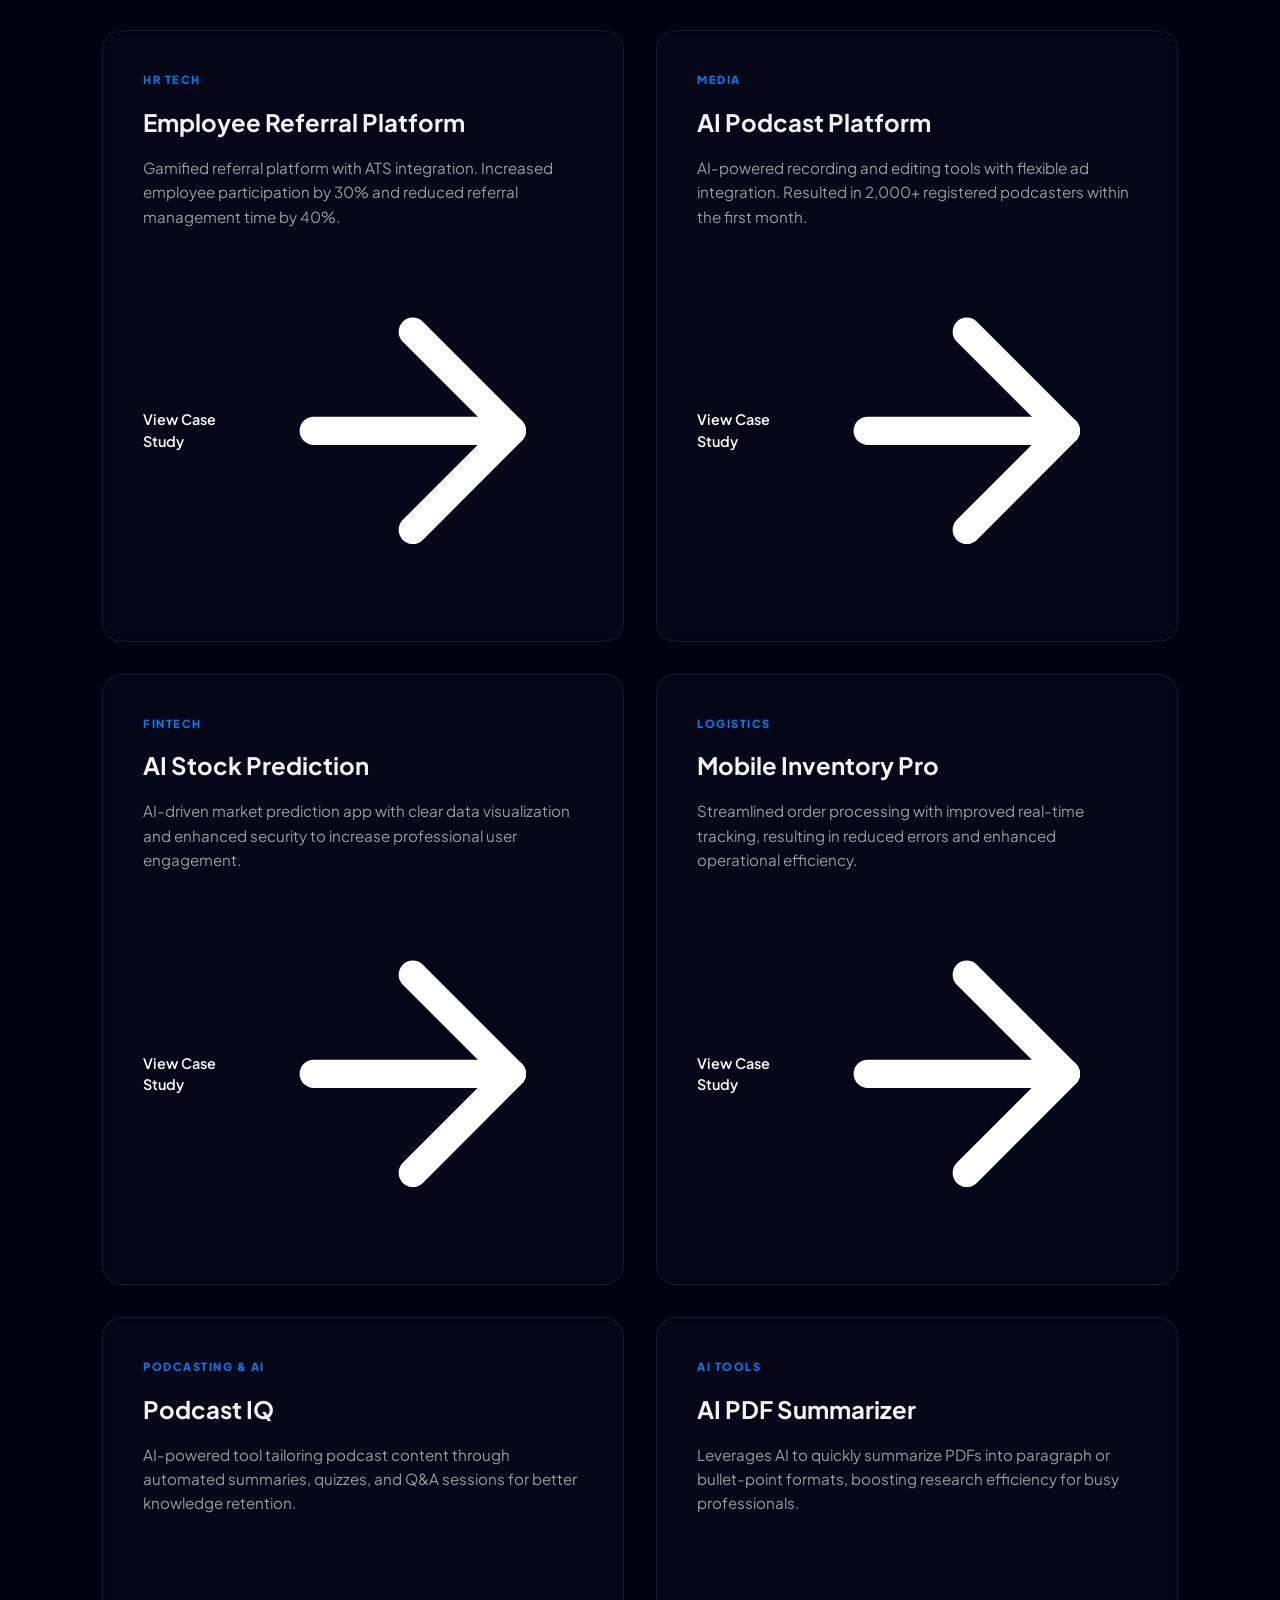
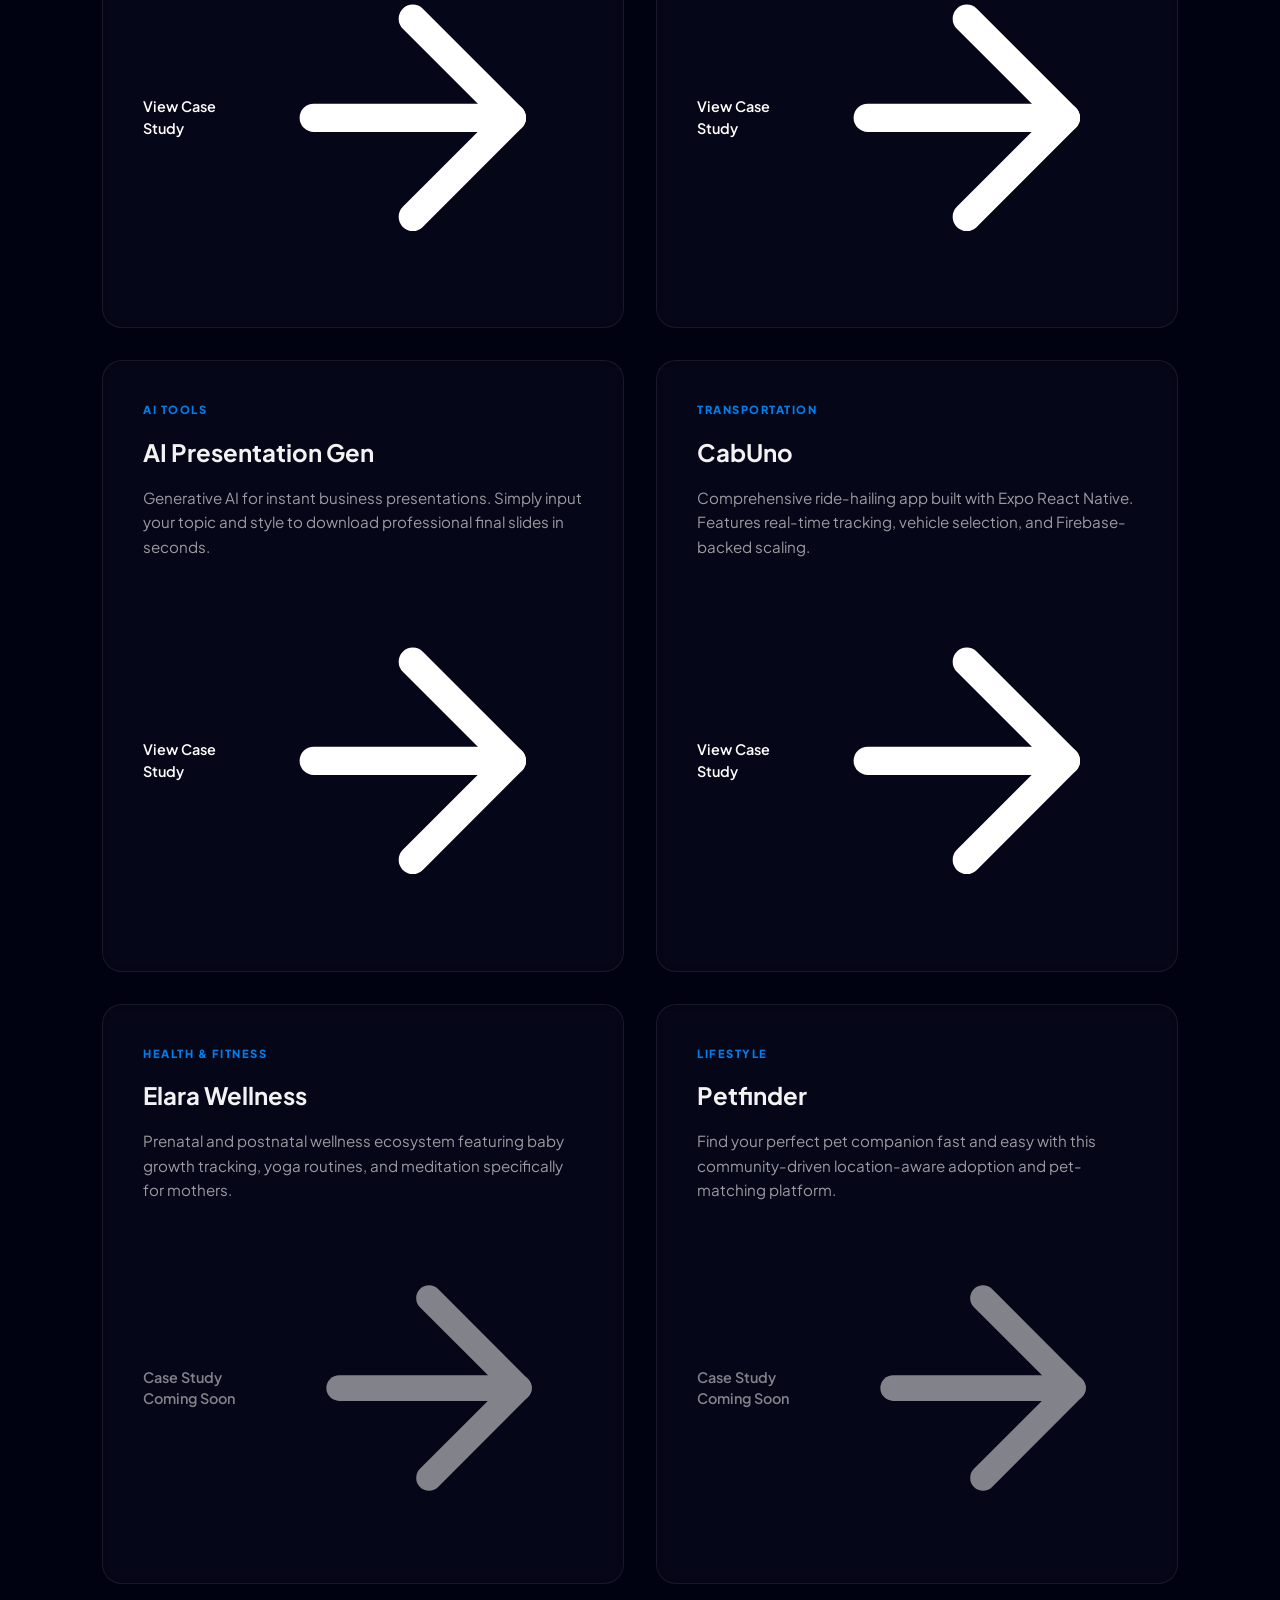
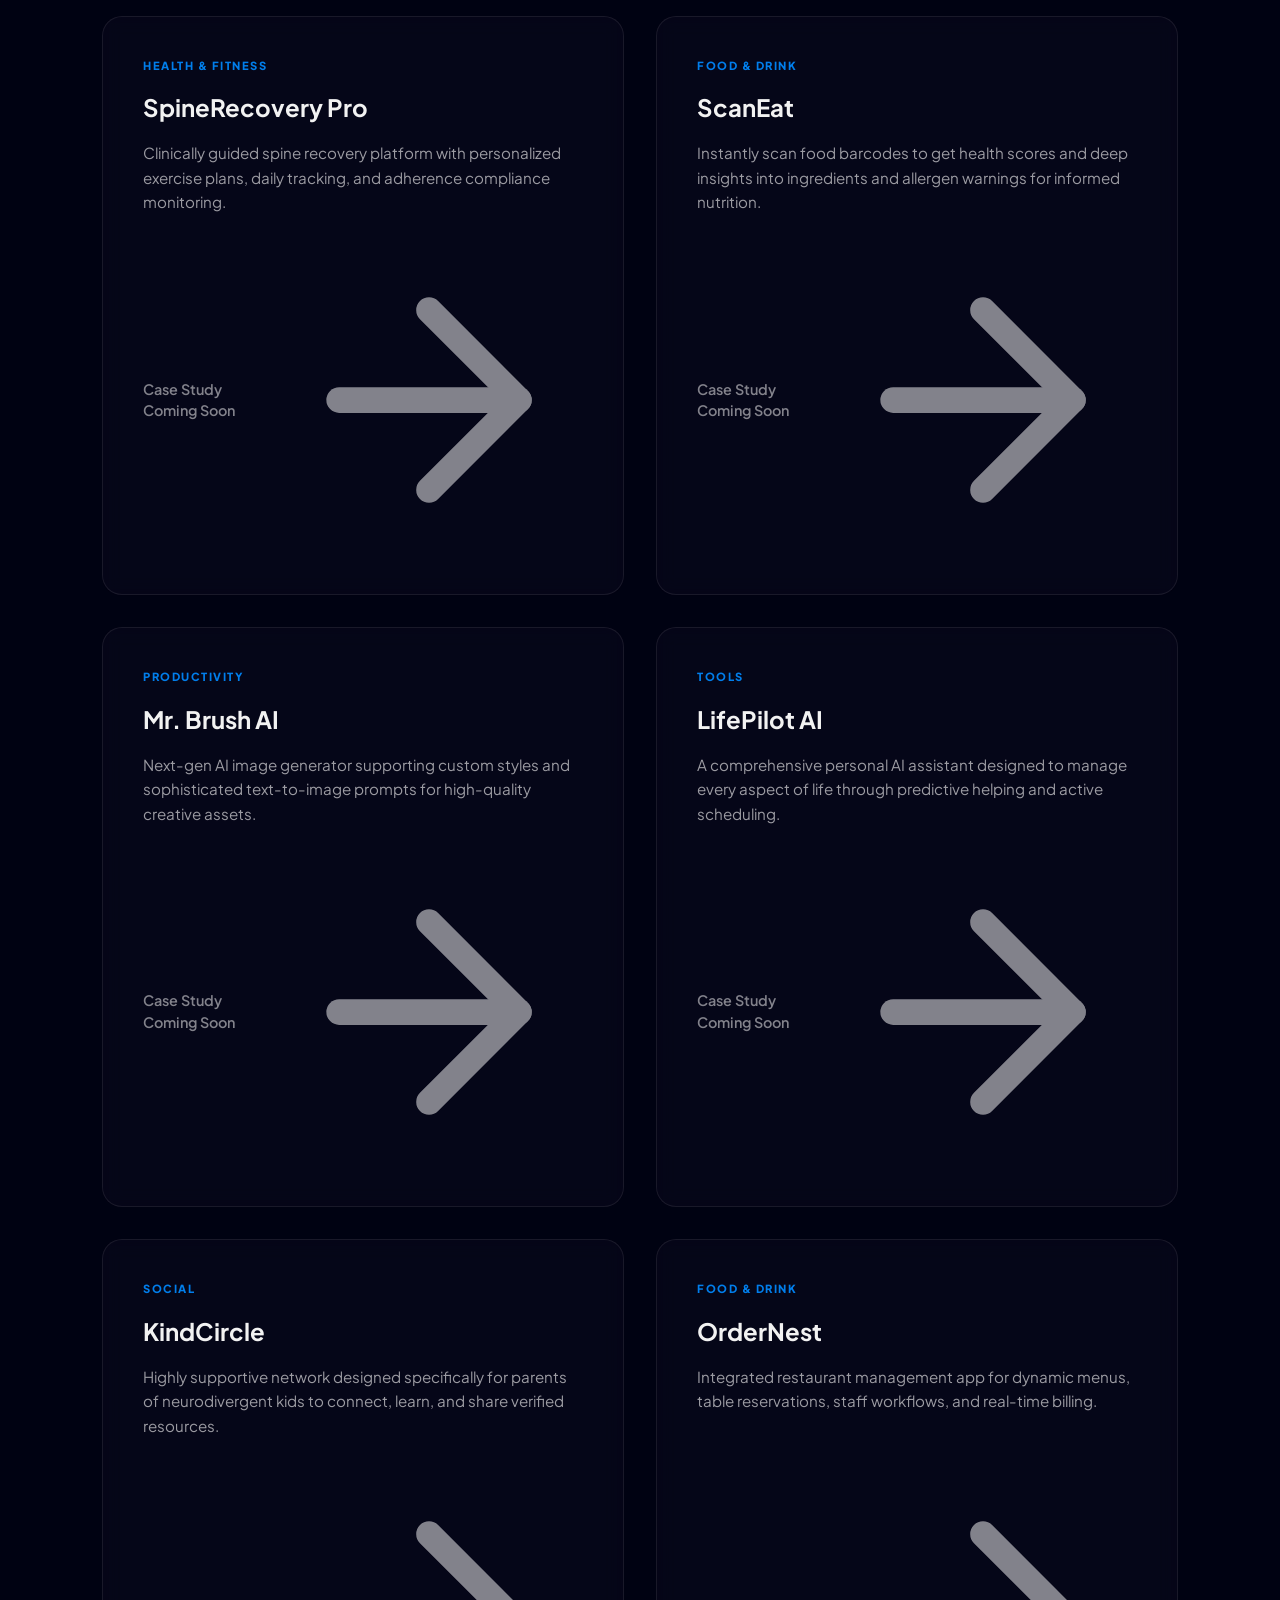
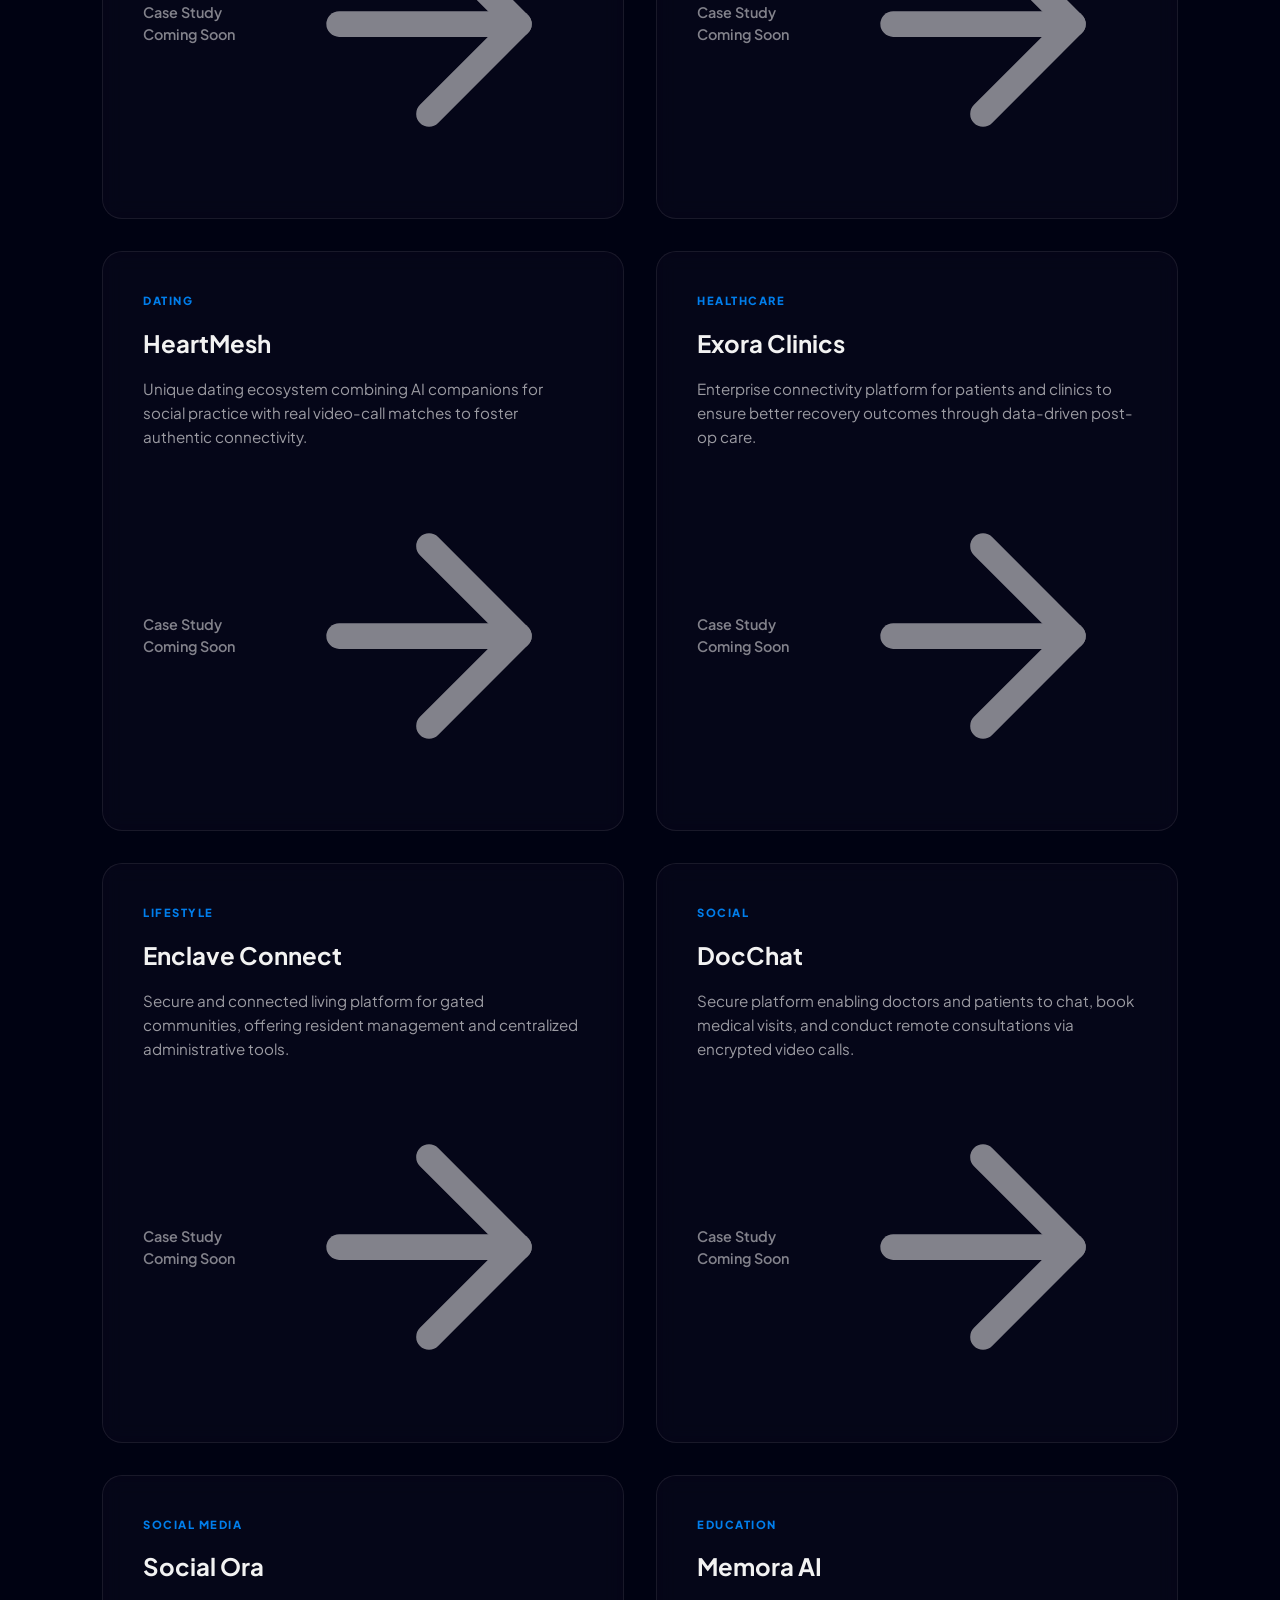
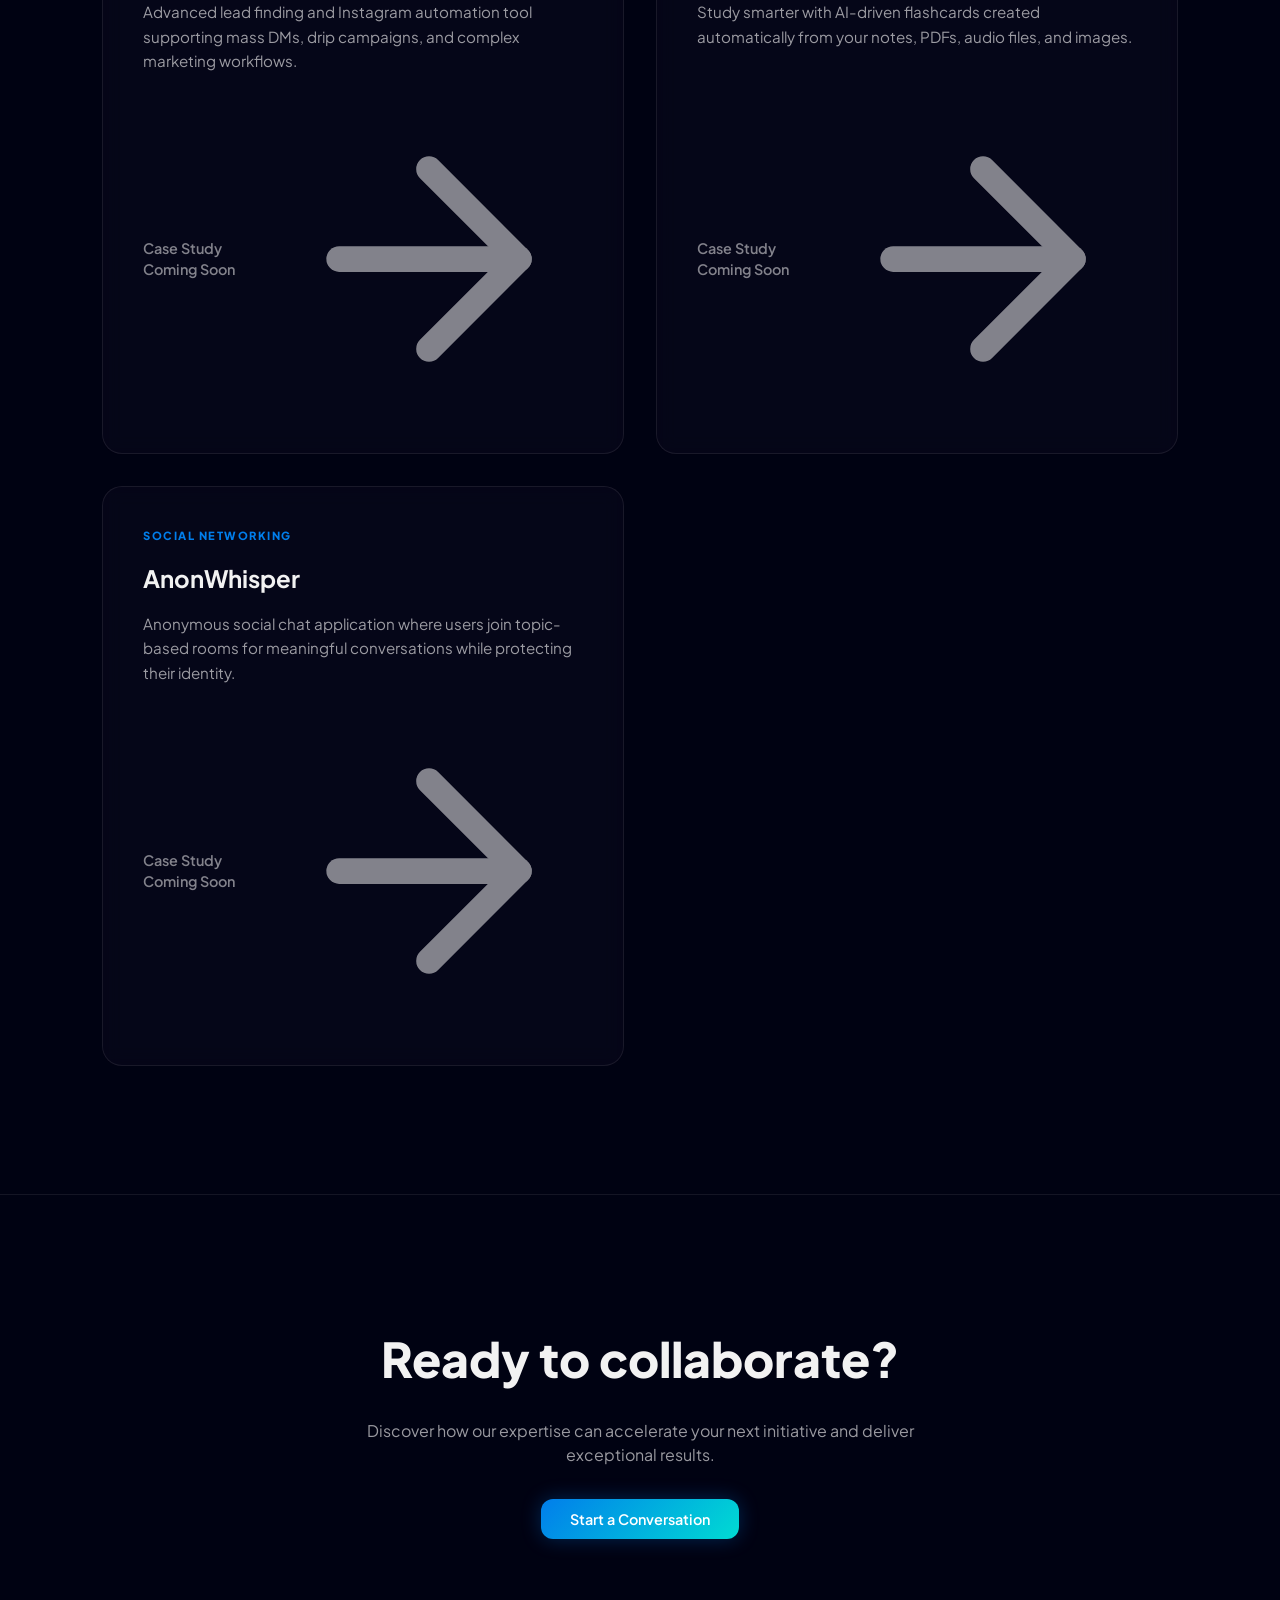
==== commit be58b131: "style: restore centered hero section as per client screenshot" ====
--- a/index.html
+++ b/index.html
@@ -23,23 +23,19 @@
 
     <header class="hero">
         <div class="hero-content">
-            <span class="badge">Trusted Partner Ecosystem</span>
-            <h1>Architecting the <span class="highlight">Future</span> of Enterprise Tech</h1>
-            <p>We build high-performance, scalable solutions for the world's most innovative brands. Explore our track record of engineering excellence.</p>
+            <span class="badge">TRUSTED BY INDUSTRY LEADERS</span>
+            <h1>Architecting the <span class="highlight">Future</span> of <br>Digital Enterprise</h1>
+            <p>From AI-driven analytics to scalable fintech ecosystems, we deliver the engineering excellence your partnership deserves.</p>
             <div class="hero-actions">
-                <a href="#portfolio" class="btn-primary">Explore Portfolio</a>
-                <a href="https://www.brilworks.com/contact-us/" target="_blank" class="btn-secondary">Get in Touch</a>
+                <a href="#portfolio" class="btn-secondary">Explore Portfolio</a>
             </div>
-        </div>
-        <div class="hero-visual">
-            <div class="visual-circle"></div>
         </div>
     </header>
 
     <main id="portfolio" class="portfolio-section">
         <div class="section-header">
-            <span class="badge">Case Studies</span>
             <h2>Project Portfolio</h2>
+            <p>Empowering industries through code and creativity.</p>
             <div class="controls">
                 <div class="tabs-container">
                     <button class="tab-btn active" data-tab="all">All Projects</button>
--- a/css/style.css
+++ b/css/style.css
@@ -108,57 +108,40 @@
 }
 
 /* Hero Section */
+/* Hero Section - Centered Layout as per Image */
 .hero {
-    min-height: 90vh;
-    display: grid;
-    grid-template-columns: 1.2fr 0.8fr;
-    align-items: center;
-    padding: var(--nav-height) 8% 0;
-    gap: 4rem;
+    height: 100vh;
+    display: flex;
+    align-items: center;
+    justify-content: center;
+    padding: 0 8%;
+    text-align: center;
+    position: relative;
 }
 
 .hero-content {
-    text-align: left;
-}
-
-.badge {
-    background: rgba(1, 126, 235, 0.1);
-    color: var(--accent);
-    padding: 0.5rem 1rem;
-    border-radius: 100px;
-    font-size: 0.75rem;
-    font-weight: 700;
-    text-transform: uppercase;
-    letter-spacing: 1.5px;
-    border: 1px solid rgba(1, 126, 235, 0.2);
-    margin-bottom: 2rem;
-    display: inline-block;
+    max-width: 900px;
 }
 
 .hero h1 {
-    font-size: 4.5rem;
+    font-size: 5rem;
     font-weight: 800;
     line-height: 1.1;
     letter-spacing: -2px;
-    margin-bottom: 1.5rem;
-}
-
-.highlight {
-    background: linear-gradient(to right, var(--accent), var(--accent-alt));
-    -webkit-background-clip: text;
-    -webkit-text-fill-color: transparent;
+    margin-bottom: 2rem;
 }
 
 .hero p {
-    font-size: 1.2rem;
-    color: var(--text-dim);
-    max-width: 550px;
-    margin-bottom: 3rem;
-    line-height: 1.8;
+    font-size: 1.25rem;
+    color: var(--text-dim);
+    max-width: 700px;
+    margin: 0 auto 3.5rem;
+    line-height: 1.7;
 }
 
 .hero-actions {
     display: flex;
+    justify-content: center;
     gap: 1.5rem;
 }
 
